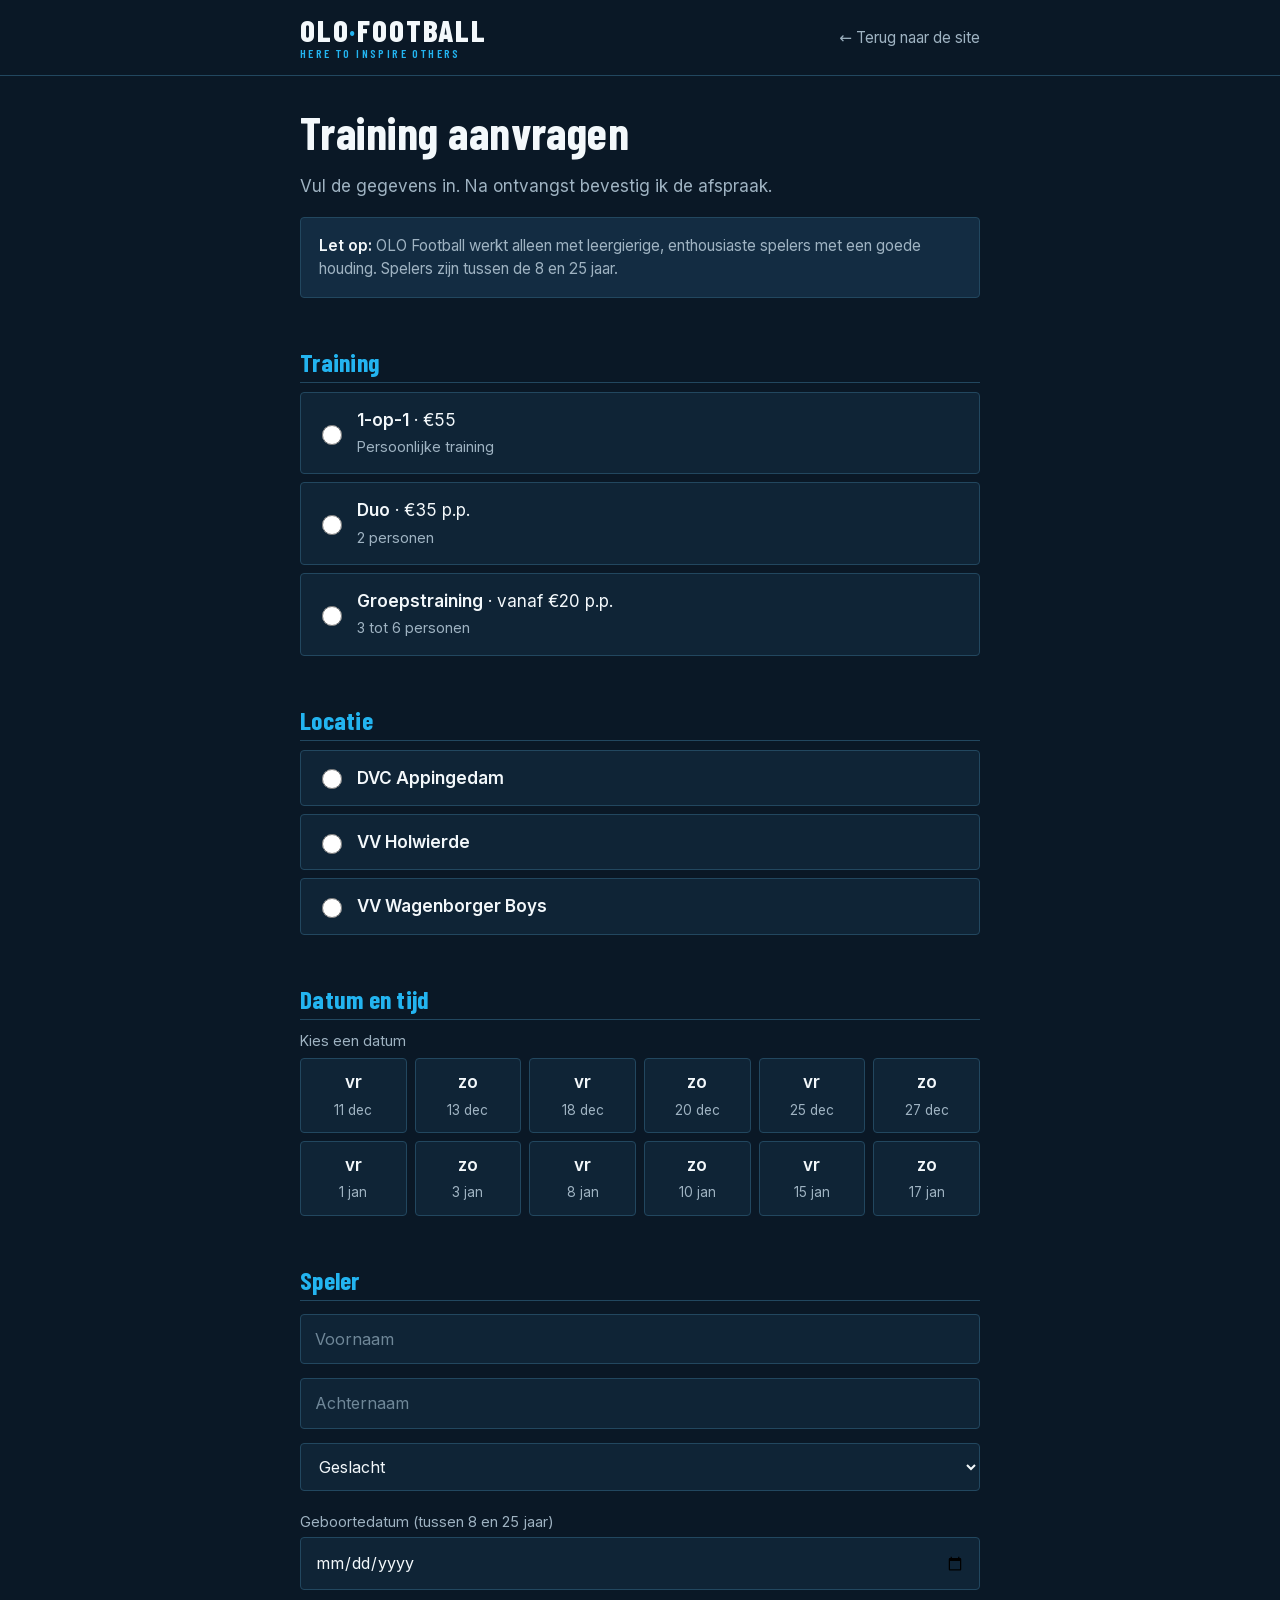
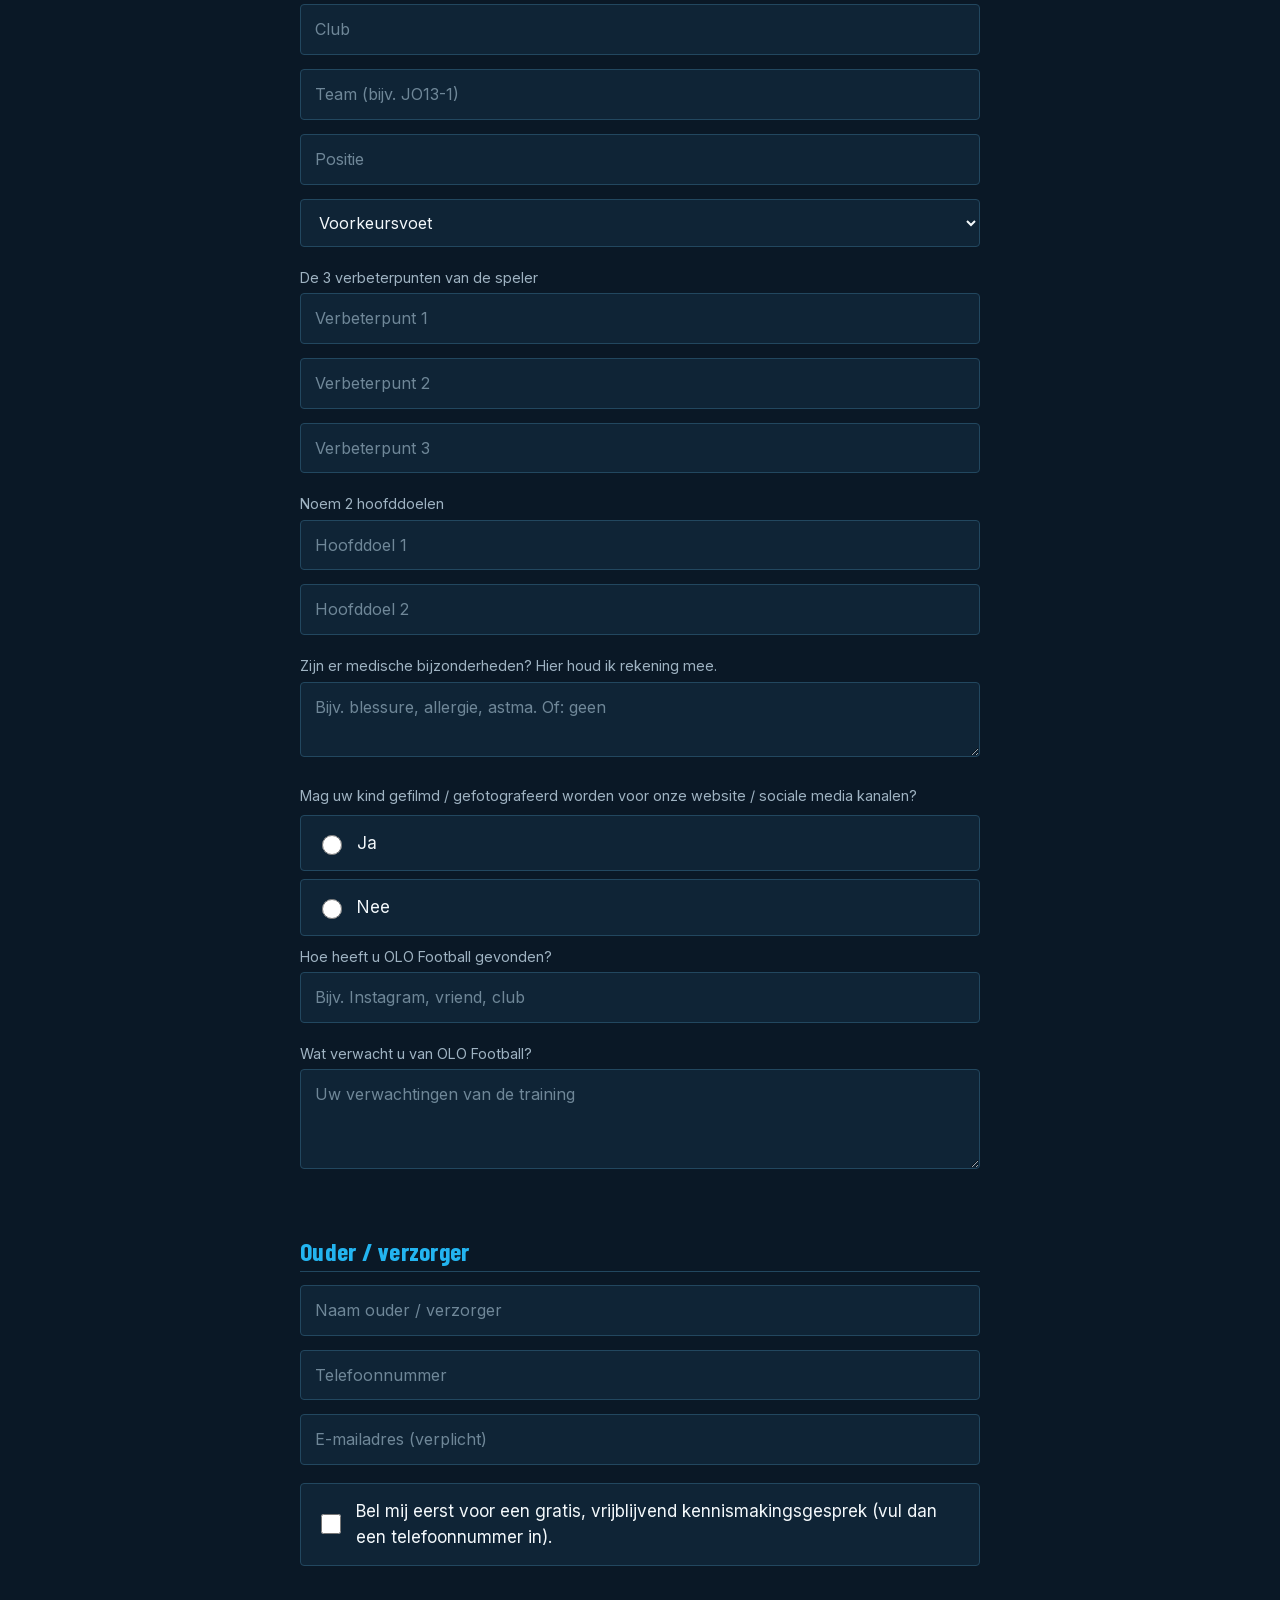
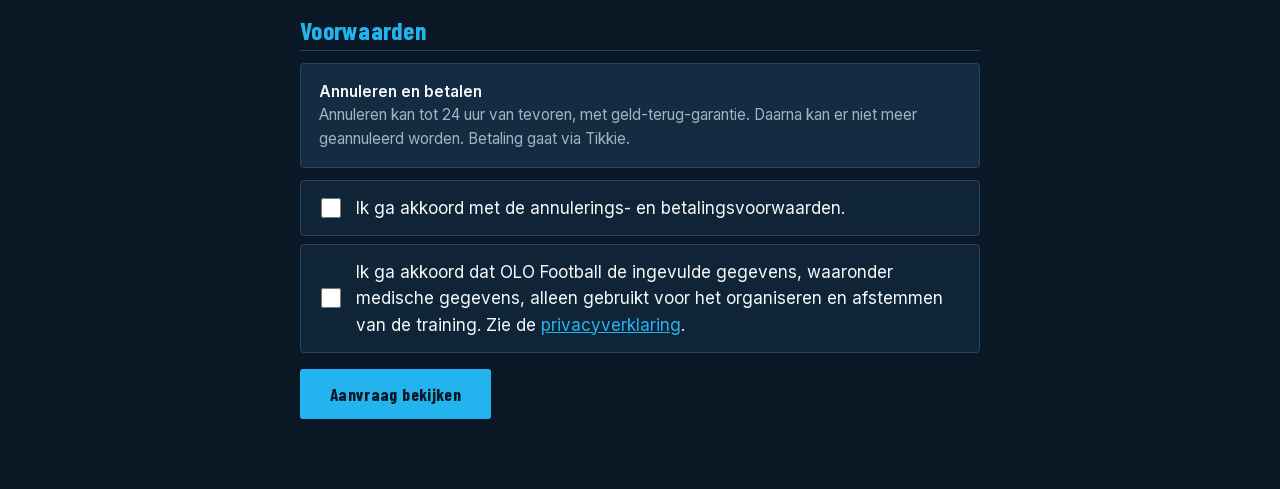
==== aanmelden.html @ 318d9159 "E-mailadres verplicht in aanmeldformulier Co-Authored-By: Claude Sonnet 5.5 <noreply@anthropic.com>" ====
<!DOCTYPE html>
<html lang="nl">
<head>
<meta charset="UTF-8">
<meta name="viewport" content="width=device-width, initial-scale=1.0">
<title>Training aanvragen — OLO Football</title>
<link rel="canonical" href="https://olofootball.nl/aanmelden.html">
<meta name="robots" content="noindex">
<link rel="stylesheet" href="fonts/fonts.css">
<link rel="icon" href="favicon.svg" type="image/svg+xml">
<style>
  :root{
    --navy:#0A1826; --navy-2:#0F2436; --panel:#132C42; --line:#22475F;
    --blue:#23B4F0; --blue-dim:#1690C4; --white:#F3F8FB; --grey:#9FB3C2; --err:#FF8A8A;
  }
  *{box-sizing:border-box;}
  html{scroll-behavior:smooth;overflow-x:hidden;}
  body{margin:0;background:var(--navy);color:var(--white);font-family:'Inter',system-ui,sans-serif;font-size:17px;line-height:1.55;overflow-x:hidden;}
  h1,h2,h3{font-family:'Barlow Condensed',system-ui,sans-serif;font-weight:700;line-height:1.05;letter-spacing:.01em;margin:0 0 .35em;color:var(--white);}
  h1{font-size:clamp(2.1rem,6vw,2.9rem);}
  h2{font-size:1.6rem;color:var(--blue);border-bottom:1px solid var(--line);padding-bottom:6px;margin-top:2em;}
  h3{font-size:1.3rem;margin-top:1.2em;}
  p{margin:0 0 1em;color:var(--grey);}
  a{color:inherit;}
  :focus-visible{outline:3px solid var(--blue);outline-offset:3px;}
  header{background:rgba(10,24,38,.92);border-bottom:1px solid var(--line);}
  header .wrap{display:flex;align-items:center;justify-content:space-between;padding:16px 20px;max-width:720px;margin:0 auto;}
  .brand{display:flex;flex-direction:column;line-height:.95;text-decoration:none;}
  .brand .olo{font-family:'Barlow Condensed';font-weight:800;font-size:1.9rem;letter-spacing:.06em;}
  .brand .olo b{color:var(--blue);}
  .brand .sub{font-family:'Barlow Condensed';font-weight:600;font-size:.75rem;letter-spacing:.2em;color:var(--blue);margin-top:3px;}
  .back{color:var(--grey);text-decoration:none;font-size:.95rem;}
  .back:hover{color:var(--blue);}
  main{max-width:720px;margin:0 auto;padding:32px 20px 64px;}
  .card{background:var(--panel);border:1px solid var(--line);border-radius:4px;padding:16px 18px;margin:12px 0;color:var(--grey);font-size:.95rem;}
  .card b{color:var(--white);}
  .opt{display:flex;gap:12px;align-items:center;padding:14px 16px;border:1px solid var(--line);border-radius:4px;margin:8px 0;cursor:pointer;background:var(--navy-2);}
  .opt:has(input:checked){border-color:var(--blue);background:rgba(35,180,240,.12);}
  .opt .mu{color:var(--grey);font-size:.9rem;}
  .opt b{color:var(--white);}
  input[type=radio],input[type=checkbox]{accent-color:var(--blue);width:20px;height:20px;flex:none;}
  input[type=text],input[type=tel],input[type=email],input[type=date],textarea,select{width:100%;padding:12px 14px;border:1px solid var(--line);border-radius:4px;background:var(--navy-2);color:var(--white);font:inherit;font-size:16px;margin:4px 0 10px;}
  input::placeholder,textarea::placeholder{color:#6F8798;}
  select option{background:var(--navy-2);}
  .fl{display:block;font-size:.9rem;color:var(--grey);margin-top:10px;}
  .grid{display:grid;grid-template-columns:repeat(auto-fill,minmax(92px,1fr));gap:8px;margin:6px 0 10px;}
  .chip{display:block;text-align:center;padding:10px 4px;border:1px solid var(--line);border-radius:4px;cursor:pointer;background:var(--navy-2);}
  .chip b{display:block;color:var(--white);}
  .chip span{font-size:.85rem;color:var(--grey);}
  .hid{position:absolute;opacity:0;pointer-events:none;}
  .hid:checked + .chip{border-color:var(--blue);background:rgba(35,180,240,.15);}
  .hid:focus-visible + .chip{outline:3px solid var(--blue);outline-offset:2px;}
  .player{border-left:3px solid var(--blue);padding-left:16px;margin:18px 0;}
  .err{color:var(--err);font-size:.95rem;margin:10px 0;}
  .btn{display:inline-block;font-family:'Barlow Condensed';font-weight:700;font-size:1.1rem;letter-spacing:.02em;padding:14px 30px;text-decoration:none;border-radius:3px;border:0;cursor:pointer;background:var(--blue);color:var(--navy);margin:6px 8px 6px 0;}
  .btn:hover{background:#3fc4fa;}
  .btn:disabled{opacity:.6;cursor:wait;}
  .btn.alt{background:transparent;color:var(--white);border:1.5px solid var(--line);}
  .btn.alt:hover{border-color:var(--blue);background:transparent;}
  pre{white-space:pre-wrap;word-break:break-word;font:inherit;font-size:.92rem;color:var(--white);margin:0;}
  .ok{border:1px solid var(--blue);background:rgba(35,180,240,.1);padding:18px;border-radius:4px;color:var(--white);}
  #done,#sent,.pl,#cnt,#extras{display:none;}
  .website{position:absolute;left:-9999px;}
</style>
</head>
<body>
<header><div class="wrap">
  <a class="brand" href="index.html"><span class="olo">OLO<b>·</b>FOOTBALL</span><span class="sub">HERE TO INSPIRE OTHERS</span></a>
  <a class="back" href="index.html">← Terug naar de site</a>
</div></header>

<main>
<h1>Training aanvragen</h1>
<p>Vul de gegevens in. Na ontvangst bevestig ik de afspraak.</p>
<div class="card"><b>Let op:</b> OLO Football werkt alleen met leergierige, enthousiaste spelers met een goede houding. Spelers zijn tussen de 8 en 25 jaar.</div>

<div id="form">
<h2>Training</h2>
<label class="opt"><input type="radio" name="type" value="1-op-1 training"><span><b>1-op-1</b> · €55<br><span class="mu">Persoonlijke training</span></span></label>
<label class="opt"><input type="radio" name="type" value="Duotraining"><span><b>Duo</b> · €35 p.p.<br><span class="mu">2 personen</span></span></label>
<label class="opt"><input type="radio" name="type" value="Groepstraining"><span><b>Groepstraining</b> · vanaf €20 p.p.<br><span class="mu">3 tot 6 personen</span></span></label>
<div id="cnt"><span class="fl">Aantal personen</span><div class="grid" id="cntgrid"></div></div>

<h2>Locatie</h2>
<div id="locs"></div>

<h2>Datum en tijd</h2>
<span class="fl">Kies een datum</span>
<div class="grid" id="dates"></div>
<div id="times"></div>

<h2>Speler</h2>
<div id="p1"></div>
<span class="fl">Hoe heeft u OLO Football gevonden?</span>
<input type="text" id="gevonden" placeholder="Bijv. Instagram, vriend, club">
<span class="fl">Wat verwacht u van OLO Football?</span>
<textarea id="verwacht" rows="3" placeholder="Uw verwachtingen van de training"></textarea>

<div id="extras"><h2>Andere speler(s)</h2><p>U kunt hier ook de gegevens invullen van het kind van een andere ouder.</p><div id="pextra"></div></div>

<h2>Ouder / verzorger</h2>
<input type="text" id="ouder" placeholder="Naam ouder / verzorger" autocomplete="name">
<input type="tel" id="tel" placeholder="Telefoonnummer" autocomplete="tel">
<input type="email" id="mail" placeholder="E-mailadres (verplicht)" autocomplete="email" required>
<label class="opt"><input type="checkbox" id="bel"><span>Bel mij eerst voor een gratis, vrijblijvend kennismakingsgesprek (vul dan een telefoonnummer in).</span></label>

<h2>Voorwaarden</h2>
<div class="card"><b>Annuleren en betalen</b><br>Annuleren kan tot 24 uur van tevoren, met geld-terug-garantie. Daarna kan er niet meer geannuleerd worden. Betaling gaat via Tikkie.</div>
<label class="opt"><input type="checkbox" id="ok1"><span>Ik ga akkoord met de annulerings- en betalingsvoorwaarden.</span></label>
<label class="opt"><input type="checkbox" id="ok2"><span>Ik ga akkoord dat OLO Football de ingevulde gegevens, waaronder medische gegevens, alleen gebruikt voor het organiseren en afstemmen van de training. Zie de <a href="privacy.html" target="_blank" rel="noopener" style="color:var(--blue)">privacyverklaring</a>.</span></label>
<div class="website" aria-hidden="true"><label>Website <input type="text" id="website" tabindex="-1" autocomplete="off"></label></div>
<div class="err" id="err" role="alert"></div>
<button class="btn" id="go" type="button">Aanvraag bekijken</button>
</div>

<div id="done">
<h2 style="margin-top:0">Controleer uw aanvraag</h2>
<div class="card"><pre id="sum"></pre></div>
<div class="err" id="senderr" role="alert"></div>
<button class="btn" id="send" type="button">Aanvraag versturen</button>
<button class="btn alt" id="back" type="button">← Aanpassen</button>
<div id="fallback" style="display:none;margin-top:14px;">
  <p>Versturen lukt nu niet. Stuur de aanvraag dan op een andere manier:</p>
  <a class="btn alt" id="wa" target="_blank" rel="noopener">Via WhatsApp</a>
  <a class="btn alt" id="ml" target="_blank" rel="noopener">Via e-mail</a>
  <button class="btn alt" id="cp" type="button">Tekst kopiëren</button>
  <p id="cpm"></p>
</div>
</div>

<div id="sent" class="ok">
  <h2 style="margin-top:0;border:0;">Bedankt!</h2>
  <p style="color:var(--white)">Uw aanvraag is verstuurd. Ik neem zo snel mogelijk contact met u op om de afspraak te bevestigen.</p>
  <a class="btn alt" href="index.html">Terug naar de site</a>
</div>
</main>

<script>
// ====== INSTELLINGEN ======
const CFG={
  bedrijf:"OLO Football",
  whatsapp:"31644802542",
  email:"infoolavoosterhuis@gmail.com",
  // Webadres van het Google Apps Script (zie apps-script/README.md). Leeg = alleen WhatsApp/e-mail.
  endpoint:"https://script.google.com/macros/s/AKfycbxGEM-0hJdK_44sJzuh2N3WhYhIv7Bn8ZvPm7fmI3-jlGoCJsNl62VXDKtW4LwTDxcA/exec",
  locaties:["DVC Appingedam","VV Holwierde","VV Wagenborger Boys"],
  duur:60,    // minuten per training
  weken:6,    // aantal weken vooruit boeken
  // 0=zo 5=vr  -> [eerste start, einde]. Voeg 1-4 toe om andere dagen open te zetten.
  tijden:{5:["12:45","18:45"],0:["07:30","18:30"]},
  vrij:[]     // dagen waarop niet geboekt kan worden, bijv. ["2026-12-25"]
};
// =========================
const $=id=>document.getElementById(id);
const dn=["zo","ma","di","wo","do","vr","za"],mn=["jan","feb","mrt","apr","mei","jun","jul","aug","sep","okt","nov","dec"];
const m2=s=>{const [h,m]=s.split(":").map(Number);return h*60+m};
const t2=n=>String(Math.floor(n/60)).padStart(2,"0")+":"+String(n%60).padStart(2,"0");
const iso=d=>d.getFullYear()+"-"+String(d.getMonth()+1).padStart(2,"0")+"-"+String(d.getDate()).padStart(2,"0");
const eur=n=>"€"+n.toFixed(2).replace(".",",").replace(",00","");
const GR={3:27.5,4:25,5:22.5,6:20};
const val=n=>(document.querySelector(`input[name=${n}]:checked`)||{}).value;
const esc=s=>String(s).replace(/&/g,"&amp;").replace(/</g,"&lt;").replace(/"/g,"&quot;");

// ----- opbouw -----
function playerHtml(k,extra){
  const w=extra?`<h3>Speler ${k}</h3>`:"";
  return `${w}
<input type="text" id="vn${k}" placeholder="Voornaam"><input type="text" id="an${k}" placeholder="Achternaam">
<select id="gesl${k}"><option value="">Geslacht</option><option>Jongen / man</option><option>Meisje / vrouw</option><option>Anders</option></select>
<span class="fl">Geboortedatum (tussen 8 en 25 jaar)</span><input type="date" id="gb${k}">
<input type="text" id="club${k}" placeholder="Club"><input type="text" id="team${k}" placeholder="Team (bijv. JO13-1)"><input type="text" id="pos${k}" placeholder="Positie">
<select id="voet${k}"><option value="">Voorkeursvoet</option><option>Rechts</option><option>Links</option><option>Beide</option></select>
<span class="fl">De 3 verbeterpunten van de speler</span>
<input type="text" id="v1${k}" placeholder="Verbeterpunt 1"><input type="text" id="v2${k}" placeholder="Verbeterpunt 2"><input type="text" id="v3${k}" placeholder="Verbeterpunt 3">
<span class="fl">Noem 2 hoofddoelen</span>
<input type="text" id="d1${k}" placeholder="Hoofddoel 1"><input type="text" id="d2${k}" placeholder="Hoofddoel 2">
<span class="fl">Zijn er medische bijzonderheden? Hier houd ik rekening mee.</span>
<textarea id="med${k}" rows="2" placeholder="Bijv. blessure, allergie, astma. Of: geen"></textarea>
<span class="fl">Mag ${extra?"deze speler":"uw kind"} gefilmd / gefotografeerd worden voor onze website / sociale media kanalen?</span>
<label class="opt"><input type="radio" name="film${k}" value="Ja"> Ja</label><label class="opt"><input type="radio" name="film${k}" value="Nee"> Nee</label>`
  +(extra?`<span class="fl"><b>Ouder / verzorger van speler ${k}</b> (leeg laten als dit dezelfde ouder is als hierboven)</span>
<input type="text" id="ouder${k}" placeholder="Naam ouder / verzorger"><input type="tel" id="tel${k}" placeholder="Telefoonnummer"><input type="email" id="mail${k}" placeholder="E-mailadres">`:"");
}
$("p1").innerHTML=playerHtml(1,false);
for(let k=2;k<=6;k++){const d=document.createElement("div");d.className="player pl";d.id="pl"+k;d.innerHTML=playerHtml(k,true);$("pextra").appendChild(d)}
$("cntgrid").innerHTML=[3,4,5,6].map(n=>`<div><input type="radio" class="hid" name="aantal" id="n${n}" value="${n}"${n===3?" checked":""}><label class="chip" for="n${n}"><b>${n} personen</b><span>${eur(GR[n])} p.p.</span></label></div>`).join("");
$("locs").innerHTML=CFG.locaties.map((l,i)=>`<label class="opt"><input type="radio" name="loc" value="${esc(l)}"><span><b>${esc(l)}</b></span></label>`).join("");

// datums en tijden
const today=new Date();today.setHours(12,0,0,0);
const days=[];
for(let i=1;i<=CFG.weken*7;i++){
  const d=new Date(today);d.setDate(d.getDate()+i);
  const r=CFG.tijden[d.getDay()];
  if(r&&!CFG.vrij.includes(iso(d)))days.push({d,iso:iso(d),r});
}
let bezet={}; // bevestigde tijden per datum, opgehaald uit het Google Sheet van Olav
const vrijeTijden=x=>{
  const [a,b]=x.r;const out=[];
  for(let t=m2(a);t+CFG.duur<=m2(b);t+=CFG.duur)if(!(bezet[x.iso]||[]).includes(t2(t)))out.push(t2(t));
  return out;
};
function showDates(){
  const gekozen=val("dag");
  $("dates").innerHTML=days.map(x=>{const vol=!vrijeTijden(x).length;
    return `<div><input type="radio" class="hid" name="dag" id="d_${x.iso}" value="${x.iso}"${vol?" disabled":""}><label class="chip" for="d_${x.iso}"${vol?' style="opacity:.4"':""}><b>${dn[x.d.getDay()]}</b><span>${x.d.getDate()} ${mn[x.d.getMonth()]}${vol?" (vol)":""}</span></label></div>`}).join("");
  const g=gekozen&&$("d_"+gekozen);if(g&&!g.disabled)g.checked=true;
}
function showTimes(){
  const dag=val("dag");const x=days.find(y=>y.iso===dag);
  if(!x){$("times").innerHTML="";return}
  const gekozen=val("tijd");const out=vrijeTijden(x);
  $("times").innerHTML=`<span class="fl">Kies een starttijd op ${dn[x.d.getDay()]} ${x.d.getDate()} ${mn[x.d.getMonth()]} (training duurt ca. ${CFG.duur} min)</span><div class="grid">`
    +out.map(t=>`<div><input type="radio" class="hid" name="tijd" id="t_${t}" value="${t}"><label class="chip" for="t_${t}"><b>${t}</b></label></div>`).join("")+"</div>";
  const g=gekozen&&$("t_"+gekozen);if(g)g.checked=true;
}
showDates();
// Bevestigde tijden ophalen; lukt dat niet, dan blijven gewoon alle tijden zichtbaar
if(CFG.endpoint)fetch(CFG.endpoint).then(r=>r.json()).then(j=>{if(j&&j.bezet){bezet=j.bezet;showDates();showTimes()}}).catch(()=>{});

const nExtra=()=>{const t=val("type");return t==="Duotraining"?1:t==="Groepstraining"?(+val("aantal")-1):0};
function sync(){
  $("cnt").style.display=val("type")==="Groepstraining"?"block":"none";
  const nx=nExtra();
  $("extras").style.display=nx>0?"block":"none";
  for(let k=2;k<=6;k++)$("pl"+k).style.display=(k<=nx+1)?"block":"none";
}
document.addEventListener("change",e=>{
  if(e.target.name==="dag")showTimes();
  if(e.target.name==="type"||e.target.name==="aantal")sync();
  if(e.target.type==="date")chkAge(e.target);
});
document.addEventListener("input",e=>{if(e.target.type==="date")chkAge(e.target)});
sync();

// leeftijd
const ageOf=v=>{const b=new Date(v+"T12:00:00"),t=new Date();let a=t.getFullYear()-b.getFullYear();if(t.getMonth()<b.getMonth()||(t.getMonth()===b.getMonth()&&t.getDate()<b.getDate()))a--;return a};
const okAge=v=>{if(!v)return false;const a=ageOf(v);return a>=8&&a<=25};
function chkAge(el){
  let m=el.nextElementSibling;
  if(!m||!m.classList.contains("agerr")){m=document.createElement("div");m.className="err agerr";el.after(m)}
  if(!el.value||el.value.length<10){m.textContent="";return}
  const a=ageOf(el.value);
  m.textContent=(a<8||a>25)?"Let op: deze speler is "+(a<0?"nog niet geboren":a+" jaar")+". OLO Football traint alleen spelers van 8 tot en met 25 jaar.":"";
}

// ----- controleren en samenvatting -----
let text="",payload=null;
$("go").onclick=()=>{
  const type=val("type"),loc=val("loc"),dag=val("dag"),tijd=dag?val("tijd"):"";
  const vn=$("vn1").value.trim(),an=$("an1").value.trim(),tel=$("tel").value.trim(),mail=$("mail").value.trim(),ouder=$("ouder").value.trim();
  const fail=m=>{$("err").textContent=m;$("err").scrollIntoView({block:"center"})};
  if(!$("ok1").checked||!$("ok2").checked)return fail("Ga akkoord met de voorwaarden en de privacyverklaring om door te gaan.");
  if(!type||!loc||!val("film1")||!vn||!an||!dag||!tijd||!ouder||!mail)return fail("Kies een training, locatie, datum en tijd, beantwoord de vraag over filmen / fotograferen, en vul de naam van de speler en de ouder/verzorger in, met een e-mailadres (daar sturen we de bevestiging naartoe).");
  if($("bel").checked&&!tel)return fail("Vul een telefoonnummer in als u gebeld wilt worden.");
  if(mail&&!/^\S+@\S+\.\S+$/.test(mail))return fail("Het e-mailadres lijkt niet te kloppen.");
  if(!okAge($("gb1").value))return fail("Vul de geboortedatum van speler 1 in. OLO Football traint spelers van 8 tot en met 25 jaar.");
  const nx=nExtra();
  for(let k=2;k<=nx+1;k++){
    if(!$("vn"+k).value.trim()||!$("an"+k).value.trim()||!val("film"+k)||!okAge($("gb"+k).value))
      return fail("Vul bij elke extra speler de voor- en achternaam en een geboortedatum in (spelers zijn 8 tot en met 25 jaar) en beantwoord de vraag over filmen / fotograferen.");
  }
  $("err").textContent="";

  let prijs;
  if(type==="Groepstraining"){const n=+val("aantal");prijs=`${eur(GR[n])} p.p. (${n} personen)`}
  else if(type==="Duotraining")prijs="€35 p.p. (2 personen)";
  else prijs="€55";
  const x=new Date(dag+"T12:00:00");
  const dat=dn[x.getDay()]+" "+x.getDate()+" "+mn[x.getMonth()]+" "+x.getFullYear()+", "+tijd+" uur";
  const g=id=>$(id).value.trim()||"-";
  const lst=(p,k,n)=>[1,2,3].slice(0,n).map(i=>$(p+i+k).value.trim()).filter(Boolean).map((v,i)=>(i+1)+". "+v).join(" | ")||"-";
  const speler=k=>["SPELER "+k,"Naam: "+g("vn"+k)+" "+g("an"+k),"Geslacht: "+($("gesl"+k).value||"-"),"Geboortedatum: "+g("gb"+k),"Club: "+g("club"+k),"Team: "+g("team"+k),"Positie: "+g("pos"+k),"Voorkeursvoet: "+($("voet"+k).value||"-"),
    "Verbeterpunten: "+lst("v",k,3),"Hoofddoelen: "+lst("d",k,2),"Medische bijzonderheden: "+g("med"+k),"Mag gefilmd / gefotografeerd worden: "+val("film"+k)];
  const lines=["TRAININGSAANVRAAG "+CFG.bedrijf.toUpperCase(),"","TRAINING","Locatie: "+loc,"Soort: "+type,"Prijs: "+prijs,"Datum: "+dat,"",
    ...speler(1),"Gevonden via: "+g("gevonden"),"Verwachting van OLO Football: "+g("verwacht"),""];
  for(let k=2;k<=nx+1;k++){
    lines.push(...speler(k),"Ouder/verzorger: "+($("ouder"+k).value.trim()||"zelfde als speler 1"),"Telefoon: "+($("tel"+k).value.trim()||"-"),"E-mail: "+($("mail"+k).value.trim()||"-"),"");
  }
  lines.push("OUDER / VERZORGER (speler 1)","Naam: "+ouder,"Telefoon: "+(tel||"-"),"E-mail: "+(mail||"-"),
    "Gratis belafspraak gewenst: "+($("bel").checked?"ja":"nee"),"",
    "AKKOORD","Annulerings- en betalingsvoorwaarden (Tikkie): ja","Privacy / gebruik gegevens: ja");
  text=lines.join("\n");
  const subject="Trainingsaanvraag "+vn+" "+an+" – "+dat;
  const sp=k=>({naam:(g("vn"+k)+" "+g("an"+k)).trim(),geboortedatum:g("gb"+k),club:g("club"+k),team:g("team"+k),positie:g("pos"+k),
    voet:$("voet"+k).value||"-",verbeterpunten:lst("v",k,3),hoofddoelen:lst("d",k,2),medisch:g("med"+k),gefilmd:val("film"+k),
    ouder:k===1?ouder:($("ouder"+k).value.trim()||ouder),telefoon:k===1?tel:($("tel"+k).value.trim()||tel),email:k===1?mail:($("mail"+k).value.trim()||mail)});
  const spelers=[];for(let k=1;k<=nx+1;k++)spelers.push(sp(k));
  payload={subject,text,replyTo:mail,training:type,prijs,locatie:loc,datum:dat,dag,tijd,bel:$("bel").checked?"ja":"nee",
    gevonden:g("gevonden"),verwachting:g("verwacht"),spelers};
  $("sum").textContent=text;
  $("wa").href="https://wa.me/"+CFG.whatsapp+"?text="+encodeURIComponent(text);
  $("ml").href="mailto:"+CFG.email+"?subject="+encodeURIComponent(subject)+"&body="+encodeURIComponent(text);
  $("senderr").textContent="";
  $("fallback").style.display=CFG.endpoint?"none":"block";
  if(!CFG.endpoint)$("send").style.display="none";
  $("form").style.display="none";$("done").style.display="block";scrollTo(0,0);
};
$("back").onclick=()=>{$("done").style.display="none";$("form").style.display="block"};

// ----- versturen -----
$("send").onclick=async()=>{
  if($("website").value)return; // spam-val
  const b=$("send");b.disabled=true;b.textContent="Bezig met versturen…";$("senderr").textContent="";
  try{
    // text/plain voorkomt een CORS-preflight; de respons is bij no-cors niet leesbaar
    await fetch(CFG.endpoint,{method:"POST",mode:"no-cors",headers:{"Content-Type":"text/plain;charset=utf-8"},body:JSON.stringify(payload)});
    $("done").style.display="none";$("sent").style.display="block";scrollTo(0,0);
  }catch(e){
    b.disabled=false;b.textContent="Aanvraag versturen";
    $("senderr").textContent="Versturen is niet gelukt. Probeer het opnieuw of stuur de aanvraag via WhatsApp of e-mail.";
    $("fallback").style.display="block";
  }
};
$("cp").onclick=async()=>{try{await navigator.clipboard.writeText(text);$("cpm").textContent="Gekopieerd ✓"}catch(e){$("cpm").textContent="Selecteer de tekst hierboven en kopieer hem handmatig."}};
</script>
</body>
</html>
---- fonts/fonts.css ----
/* Lettertypen lokaal gehost: Barlow Condensed en Inter (SIL Open Font License) */
/* latin-ext */
@font-face {
  font-family: 'Barlow Condensed';
  font-style: normal;
  font-weight: 500;
  font-display: swap;
  src: url(barlow-condensed-500-latin-ext.woff2) format('woff2');
  unicode-range: U+0100-02BA, U+02BD-02C5, U+02C7-02CC, U+02CE-02D7, U+02DD-02FF, U+0304, U+0308, U+0329, U+1D00-1DBF, U+1E00-1E9F, U+1EF2-1EFF, U+2020, U+20A0-20AB, U+20AD-20C0, U+2113, U+2C60-2C7F, U+A720-A7FF;
}
/* latin */
@font-face {
  font-family: 'Barlow Condensed';
  font-style: normal;
  font-weight: 500;
  font-display: swap;
  src: url(barlow-condensed-500-latin.woff2) format('woff2');
  unicode-range: U+0000-00FF, U+0131, U+0152-0153, U+02BB-02BC, U+02C6, U+02DA, U+02DC, U+0304, U+0308, U+0329, U+2000-206F, U+20AC, U+2122, U+2191, U+2193, U+2212, U+2215, U+FEFF, U+FFFD;
}
/* latin-ext */
@font-face {
  font-family: 'Barlow Condensed';
  font-style: normal;
  font-weight: 600;
  font-display: swap;
  src: url(barlow-condensed-600-latin-ext.woff2) format('woff2');
  unicode-range: U+0100-02BA, U+02BD-02C5, U+02C7-02CC, U+02CE-02D7, U+02DD-02FF, U+0304, U+0308, U+0329, U+1D00-1DBF, U+1E00-1E9F, U+1EF2-1EFF, U+2020, U+20A0-20AB, U+20AD-20C0, U+2113, U+2C60-2C7F, U+A720-A7FF;
}
/* latin */
@font-face {
  font-family: 'Barlow Condensed';
  font-style: normal;
  font-weight: 600;
  font-display: swap;
  src: url(barlow-condensed-600-latin.woff2) format('woff2');
  unicode-range: U+0000-00FF, U+0131, U+0152-0153, U+02BB-02BC, U+02C6, U+02DA, U+02DC, U+0304, U+0308, U+0329, U+2000-206F, U+20AC, U+2122, U+2191, U+2193, U+2212, U+2215, U+FEFF, U+FFFD;
}
/* latin-ext */
@font-face {
  font-family: 'Barlow Condensed';
  font-style: normal;
  font-weight: 700;
  font-display: swap;
  src: url(barlow-condensed-700-latin-ext.woff2) format('woff2');
  unicode-range: U+0100-02BA, U+02BD-02C5, U+02C7-02CC, U+02CE-02D7, U+02DD-02FF, U+0304, U+0308, U+0329, U+1D00-1DBF, U+1E00-1E9F, U+1EF2-1EFF, U+2020, U+20A0-20AB, U+20AD-20C0, U+2113, U+2C60-2C7F, U+A720-A7FF;
}
/* latin */
@font-face {
  font-family: 'Barlow Condensed';
  font-style: normal;
  font-weight: 700;
  font-display: swap;
  src: url(barlow-condensed-700-latin.woff2) format('woff2');
  unicode-range: U+0000-00FF, U+0131, U+0152-0153, U+02BB-02BC, U+02C6, U+02DA, U+02DC, U+0304, U+0308, U+0329, U+2000-206F, U+20AC, U+2122, U+2191, U+2193, U+2212, U+2215, U+FEFF, U+FFFD;
}
/* latin-ext */
@font-face {
  font-family: 'Barlow Condensed';
  font-style: normal;
  font-weight: 800;
  font-display: swap;
  src: url(barlow-condensed-800-latin-ext.woff2) format('woff2');
  unicode-range: U+0100-02BA, U+02BD-02C5, U+02C7-02CC, U+02CE-02D7, U+02DD-02FF, U+0304, U+0308, U+0329, U+1D00-1DBF, U+1E00-1E9F, U+1EF2-1EFF, U+2020, U+20A0-20AB, U+20AD-20C0, U+2113, U+2C60-2C7F, U+A720-A7FF;
}
/* latin */
@font-face {
  font-family: 'Barlow Condensed';
  font-style: normal;
  font-weight: 800;
  font-display: swap;
  src: url(barlow-condensed-800-latin.woff2) format('woff2');
  unicode-range: U+0000-00FF, U+0131, U+0152-0153, U+02BB-02BC, U+02C6, U+02DA, U+02DC, U+0304, U+0308, U+0329, U+2000-206F, U+20AC, U+2122, U+2191, U+2193, U+2212, U+2215, U+FEFF, U+FFFD;
}
/* latin-ext */
@font-face {
  font-family: 'Inter';
  font-style: normal;
  font-weight: 400;
  font-display: swap;
  src: url(inter-latin-ext.woff2) format('woff2');
  unicode-range: U+0100-02BA, U+02BD-02C5, U+02C7-02CC, U+02CE-02D7, U+02DD-02FF, U+0304, U+0308, U+0329, U+1D00-1DBF, U+1E00-1E9F, U+1EF2-1EFF, U+2020, U+20A0-20AB, U+20AD-20C0, U+2113, U+2C60-2C7F, U+A720-A7FF;
}
/* latin */
@font-face {
  font-family: 'Inter';
  font-style: normal;
  font-weight: 400;
  font-display: swap;
  src: url(inter-latin.woff2) format('woff2');
  unicode-range: U+0000-00FF, U+0131, U+0152-0153, U+02BB-02BC, U+02C6, U+02DA, U+02DC, U+0304, U+0308, U+0329, U+2000-206F, U+20AC, U+2122, U+2191, U+2193, U+2212, U+2215, U+FEFF, U+FFFD;
}
/* latin-ext */
@font-face {
  font-family: 'Inter';
  font-style: normal;
  font-weight: 500;
  font-display: swap;
  src: url(inter-latin-ext.woff2) format('woff2');
  unicode-range: U+0100-02BA, U+02BD-02C5, U+02C7-02CC, U+02CE-02D7, U+02DD-02FF, U+0304, U+0308, U+0329, U+1D00-1DBF, U+1E00-1E9F, U+1EF2-1EFF, U+2020, U+20A0-20AB, U+20AD-20C0, U+2113, U+2C60-2C7F, U+A720-A7FF;
}
/* latin */
@font-face {
  font-family: 'Inter';
  font-style: normal;
  font-weight: 500;
  font-display: swap;
  src: url(inter-latin.woff2) format('woff2');
  unicode-range: U+0000-00FF, U+0131, U+0152-0153, U+02BB-02BC, U+02C6, U+02DA, U+02DC, U+0304, U+0308, U+0329, U+2000-206F, U+20AC, U+2122, U+2191, U+2193, U+2212, U+2215, U+FEFF, U+FFFD;
}
/* latin-ext */
@font-face {
  font-family: 'Inter';
  font-style: normal;
  font-weight: 600;
  font-display: swap;
  src: url(inter-latin-ext.woff2) format('woff2');
  unicode-range: U+0100-02BA, U+02BD-02C5, U+02C7-02CC, U+02CE-02D7, U+02DD-02FF, U+0304, U+0308, U+0329, U+1D00-1DBF, U+1E00-1E9F, U+1EF2-1EFF, U+2020, U+20A0-20AB, U+20AD-20C0, U+2113, U+2C60-2C7F, U+A720-A7FF;
}
/* latin */
@font-face {
  font-family: 'Inter';
  font-style: normal;
  font-weight: 600;
  font-display: swap;
  src: url(inter-latin.woff2) format('woff2');
  unicode-range: U+0000-00FF, U+0131, U+0152-0153, U+02BB-02BC, U+02C6, U+02DA, U+02DC, U+0304, U+0308, U+0329, U+2000-206F, U+20AC, U+2122, U+2191, U+2193, U+2212, U+2215, U+FEFF, U+FFFD;
}
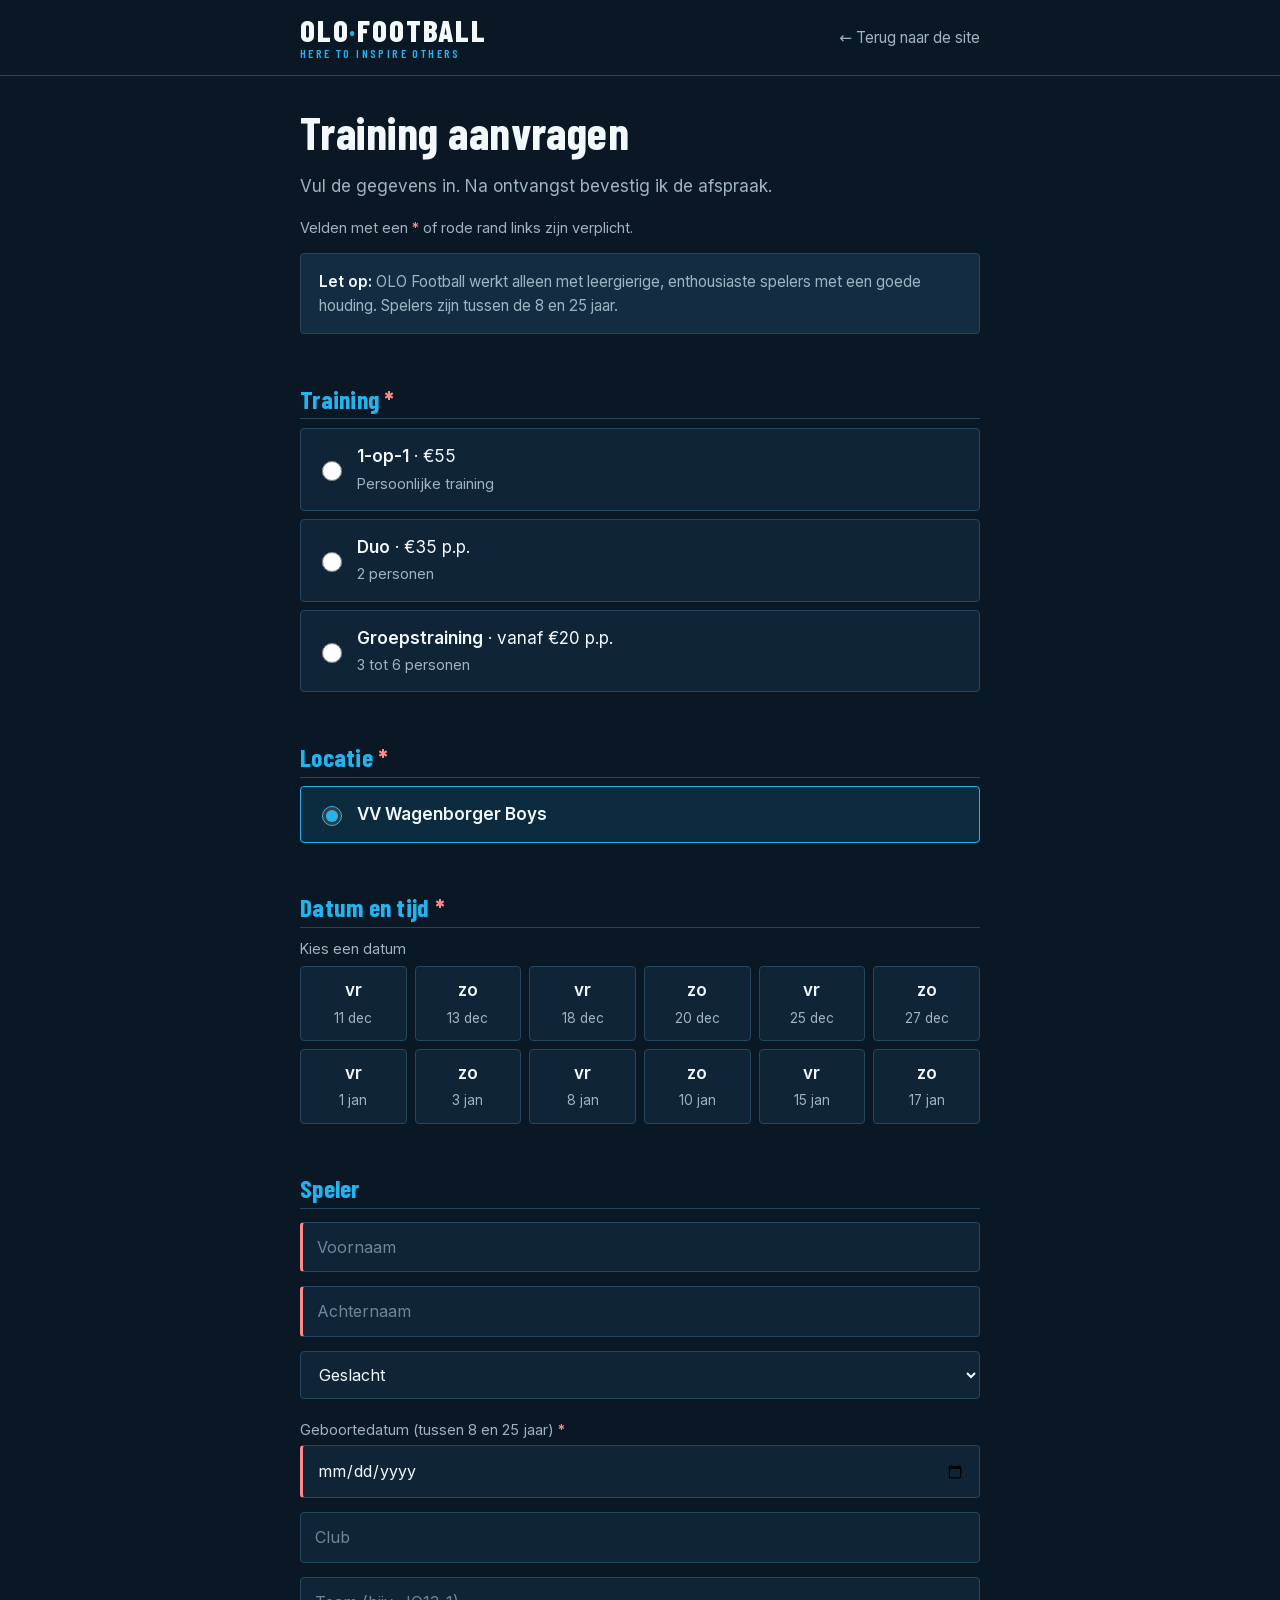
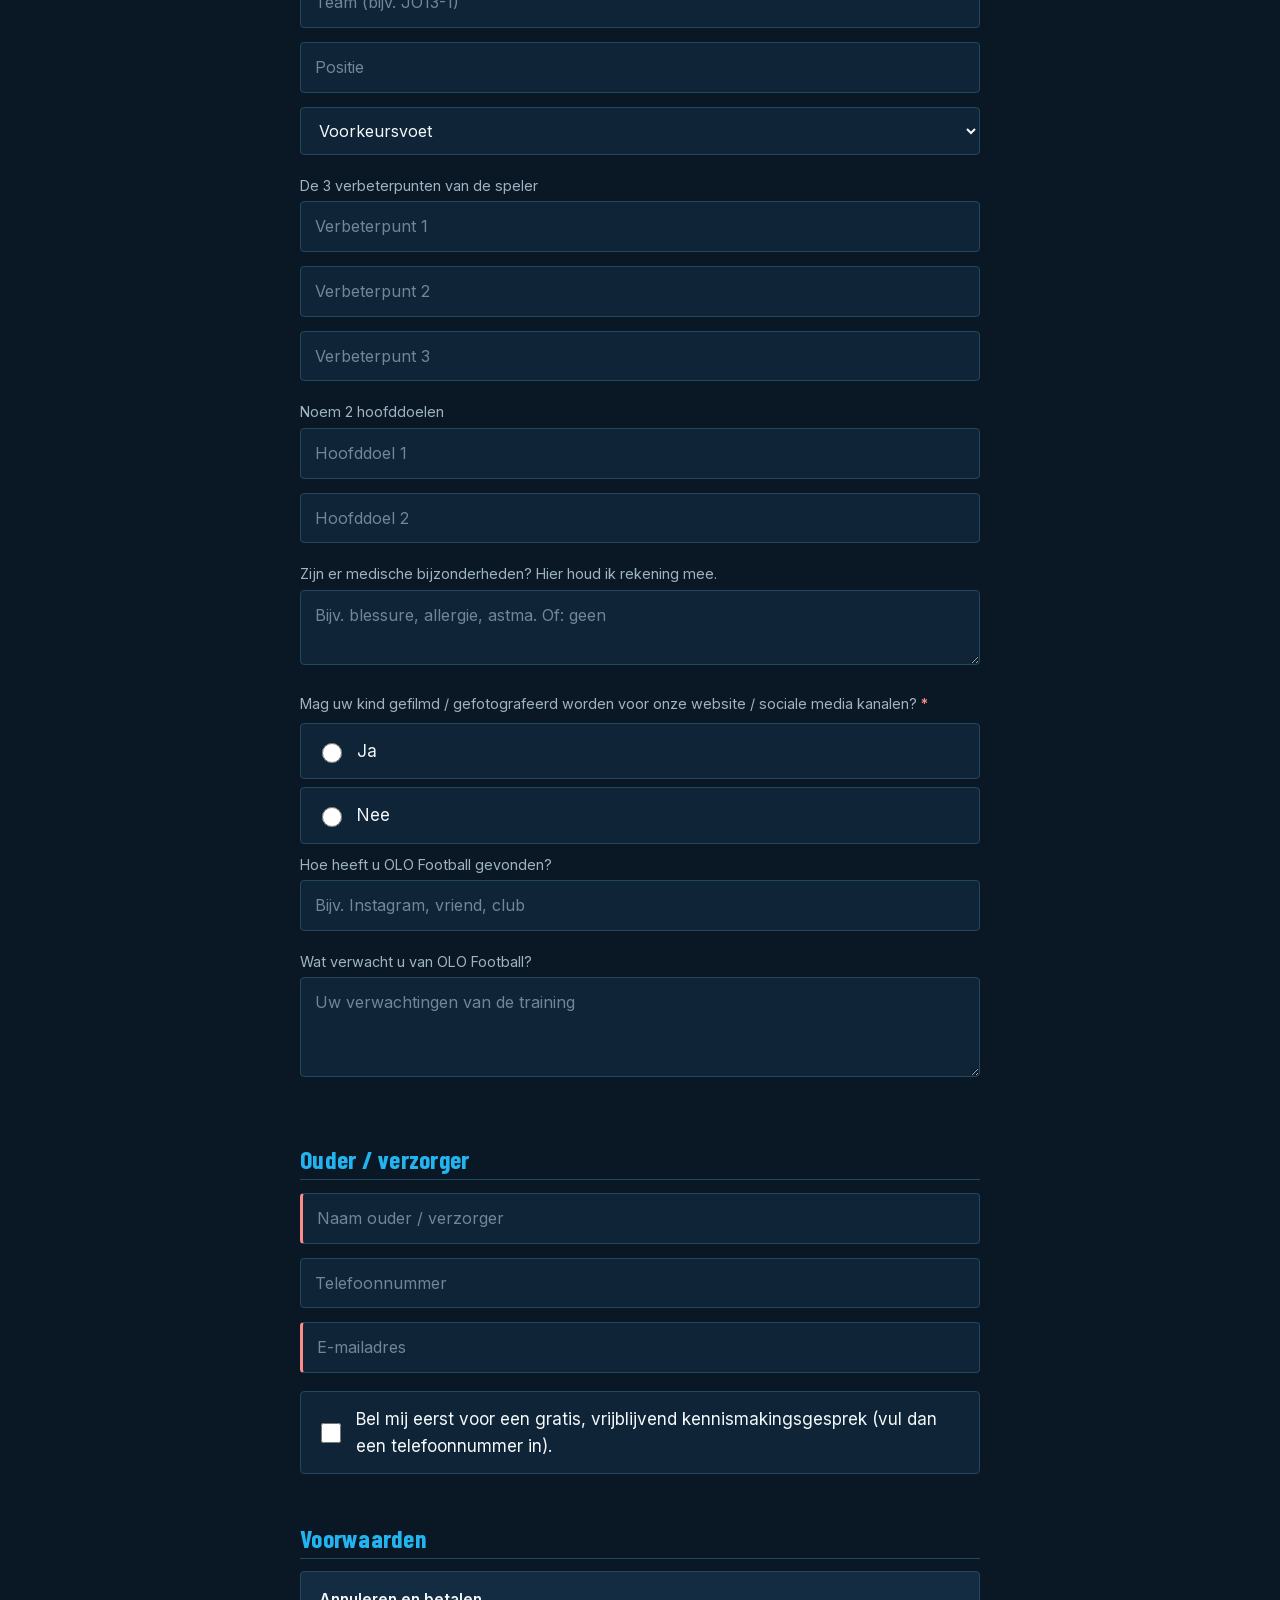
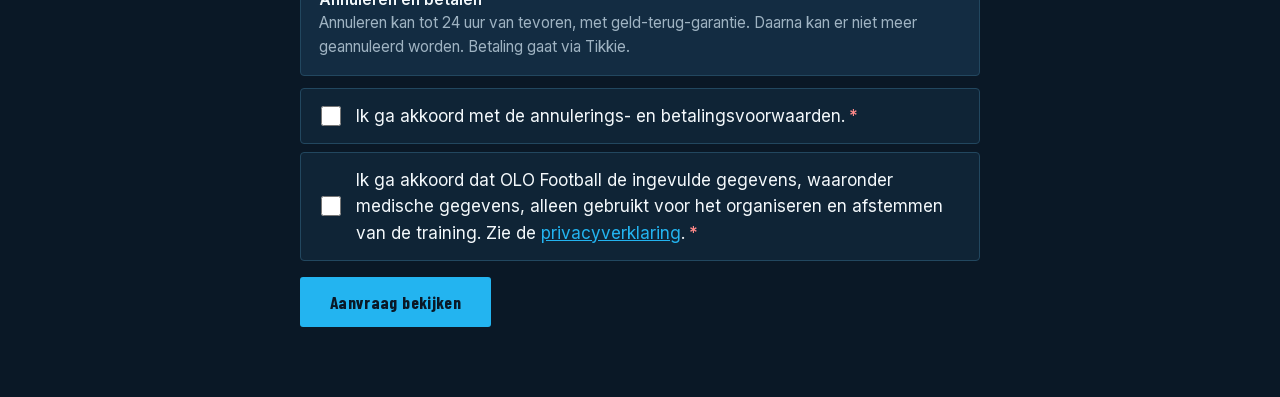
==== commit 13a61c4a: "Verplichte velden duidelijk gemarkeerd; alleen locatie VV Wagenborger Boys Co-Authored-By: Claude So" ====
--- a/aanmelden.html
+++ b/aanmelden.html
@@ -60,6 +60,10 @@
   pre{white-space:pre-wrap;word-break:break-word;font:inherit;font-size:.92rem;color:var(--white);margin:0;}
   .ok{border:1px solid var(--blue);background:rgba(35,180,240,.1);padding:18px;border-radius:4px;color:var(--white);}
   #done,#sent,.pl,#cnt,#extras{display:none;}
+  .req{border-left:3px solid var(--err) !important;}
+  .rq::after{content:" *";color:var(--err);font-weight:700;}
+  .bad{outline:2px solid var(--err);outline-offset:2px;border-radius:4px;}
+  .reqnote{font-size:.9rem;color:var(--grey);}.reqnote b{color:var(--err);}
   .website{position:absolute;left:-9999px;}
 </style>
 </head>
@@ -72,19 +76,20 @@
 <main>
 <h1>Training aanvragen</h1>
 <p>Vul de gegevens in. Na ontvangst bevestig ik de afspraak.</p>
+<p class="reqnote">Velden met een <b>*</b> of rode rand links zijn verplicht.</p>
 <div class="card"><b>Let op:</b> OLO Football werkt alleen met leergierige, enthousiaste spelers met een goede houding. Spelers zijn tussen de 8 en 25 jaar.</div>
 
 <div id="form">
-<h2>Training</h2>
-<label class="opt"><input type="radio" name="type" value="1-op-1 training"><span><b>1-op-1</b> · €55<br><span class="mu">Persoonlijke training</span></span></label>
+<h2 class="rq">Training</h2>
+<div id="types"><label class="opt"><input type="radio" name="type" value="1-op-1 training"><span><b>1-op-1</b> · €55<br><span class="mu">Persoonlijke training</span></span></label>
 <label class="opt"><input type="radio" name="type" value="Duotraining"><span><b>Duo</b> · €35 p.p.<br><span class="mu">2 personen</span></span></label>
-<label class="opt"><input type="radio" name="type" value="Groepstraining"><span><b>Groepstraining</b> · vanaf €20 p.p.<br><span class="mu">3 tot 6 personen</span></span></label>
+<label class="opt"><input type="radio" name="type" value="Groepstraining"><span><b>Groepstraining</b> · vanaf €20 p.p.<br><span class="mu">3 tot 6 personen</span></span></label></div>
 <div id="cnt"><span class="fl">Aantal personen</span><div class="grid" id="cntgrid"></div></div>
 
-<h2>Locatie</h2>
+<h2 class="rq">Locatie</h2>
 <div id="locs"></div>
 
-<h2>Datum en tijd</h2>
+<h2 class="rq">Datum en tijd</h2>
 <span class="fl">Kies een datum</span>
 <div class="grid" id="dates"></div>
 <div id="times"></div>
@@ -99,15 +104,15 @@
 <div id="extras"><h2>Andere speler(s)</h2><p>U kunt hier ook de gegevens invullen van het kind van een andere ouder.</p><div id="pextra"></div></div>
 
 <h2>Ouder / verzorger</h2>
-<input type="text" id="ouder" placeholder="Naam ouder / verzorger" autocomplete="name">
+<input type="text" id="ouder" class="req" placeholder="Naam ouder / verzorger" autocomplete="name">
 <input type="tel" id="tel" placeholder="Telefoonnummer" autocomplete="tel">
-<input type="email" id="mail" placeholder="E-mailadres (verplicht)" autocomplete="email" required>
+<input type="email" id="mail" class="req" placeholder="E-mailadres" autocomplete="email">
 <label class="opt"><input type="checkbox" id="bel"><span>Bel mij eerst voor een gratis, vrijblijvend kennismakingsgesprek (vul dan een telefoonnummer in).</span></label>
 
 <h2>Voorwaarden</h2>
 <div class="card"><b>Annuleren en betalen</b><br>Annuleren kan tot 24 uur van tevoren, met geld-terug-garantie. Daarna kan er niet meer geannuleerd worden. Betaling gaat via Tikkie.</div>
-<label class="opt"><input type="checkbox" id="ok1"><span>Ik ga akkoord met de annulerings- en betalingsvoorwaarden.</span></label>
-<label class="opt"><input type="checkbox" id="ok2"><span>Ik ga akkoord dat OLO Football de ingevulde gegevens, waaronder medische gegevens, alleen gebruikt voor het organiseren en afstemmen van de training. Zie de <a href="privacy.html" target="_blank" rel="noopener" style="color:var(--blue)">privacyverklaring</a>.</span></label>
+<label class="opt"><input type="checkbox" id="ok1"><span class="rq">Ik ga akkoord met de annulerings- en betalingsvoorwaarden.</span></label>
+<label class="opt"><input type="checkbox" id="ok2"><span class="rq">Ik ga akkoord dat OLO Football de ingevulde gegevens, waaronder medische gegevens, alleen gebruikt voor het organiseren en afstemmen van de training. Zie de <a href="privacy.html" target="_blank" rel="noopener" style="color:var(--blue)">privacyverklaring</a>.</span></label>
 <div class="website" aria-hidden="true"><label>Website <input type="text" id="website" tabindex="-1" autocomplete="off"></label></div>
 <div class="err" id="err" role="alert"></div>
 <button class="btn" id="go" type="button">Aanvraag bekijken</button>
@@ -143,7 +148,7 @@
   email:"infoolavoosterhuis@gmail.com",
   // Webadres van het Google Apps Script (zie apps-script/README.md). Leeg = alleen WhatsApp/e-mail.
   endpoint:"https://script.google.com/macros/s/AKfycbxGEM-0hJdK_44sJzuh2N3WhYhIv7Bn8ZvPm7fmI3-jlGoCJsNl62VXDKtW4LwTDxcA/exec",
-  locaties:["DVC Appingedam","VV Holwierde","VV Wagenborger Boys"],
+  locaties:["VV Wagenborger Boys"], // eerder ook: "DVC Appingedam", "VV Holwierde"
   duur:60,    // minuten per training
   weken:6,    // aantal weken vooruit boeken
   // 0=zo 5=vr  -> [eerste start, einde]. Voeg 1-4 toe om andere dagen open te zetten.
@@ -165,9 +170,9 @@
 function playerHtml(k,extra){
   const w=extra?`<h3>Speler ${k}</h3>`:"";
   return `${w}
-<input type="text" id="vn${k}" placeholder="Voornaam"><input type="text" id="an${k}" placeholder="Achternaam">
+<input type="text" id="vn${k}" class="req" placeholder="Voornaam"><input type="text" id="an${k}" class="req" placeholder="Achternaam">
 <select id="gesl${k}"><option value="">Geslacht</option><option>Jongen / man</option><option>Meisje / vrouw</option><option>Anders</option></select>
-<span class="fl">Geboortedatum (tussen 8 en 25 jaar)</span><input type="date" id="gb${k}">
+<span class="fl rq">Geboortedatum (tussen 8 en 25 jaar)</span><input type="date" id="gb${k}" class="req">
 <input type="text" id="club${k}" placeholder="Club"><input type="text" id="team${k}" placeholder="Team (bijv. JO13-1)"><input type="text" id="pos${k}" placeholder="Positie">
 <select id="voet${k}"><option value="">Voorkeursvoet</option><option>Rechts</option><option>Links</option><option>Beide</option></select>
 <span class="fl">De 3 verbeterpunten van de speler</span>
@@ -176,7 +181,7 @@
 <input type="text" id="d1${k}" placeholder="Hoofddoel 1"><input type="text" id="d2${k}" placeholder="Hoofddoel 2">
 <span class="fl">Zijn er medische bijzonderheden? Hier houd ik rekening mee.</span>
 <textarea id="med${k}" rows="2" placeholder="Bijv. blessure, allergie, astma. Of: geen"></textarea>
-<span class="fl">Mag ${extra?"deze speler":"uw kind"} gefilmd / gefotografeerd worden voor onze website / sociale media kanalen?</span>
+<span class="fl rq">Mag ${extra?"deze speler":"uw kind"} gefilmd / gefotografeerd worden voor onze website / sociale media kanalen?</span>
 <label class="opt"><input type="radio" name="film${k}" value="Ja"> Ja</label><label class="opt"><input type="radio" name="film${k}" value="Nee"> Nee</label>`
   +(extra?`<span class="fl"><b>Ouder / verzorger van speler ${k}</b> (leeg laten als dit dezelfde ouder is als hierboven)</span>
 <input type="text" id="ouder${k}" placeholder="Naam ouder / verzorger"><input type="tel" id="tel${k}" placeholder="Telefoonnummer"><input type="email" id="mail${k}" placeholder="E-mailadres">`:"");
@@ -184,7 +189,7 @@
 $("p1").innerHTML=playerHtml(1,false);
 for(let k=2;k<=6;k++){const d=document.createElement("div");d.className="player pl";d.id="pl"+k;d.innerHTML=playerHtml(k,true);$("pextra").appendChild(d)}
 $("cntgrid").innerHTML=[3,4,5,6].map(n=>`<div><input type="radio" class="hid" name="aantal" id="n${n}" value="${n}"${n===3?" checked":""}><label class="chip" for="n${n}"><b>${n} personen</b><span>${eur(GR[n])} p.p.</span></label></div>`).join("");
-$("locs").innerHTML=CFG.locaties.map((l,i)=>`<label class="opt"><input type="radio" name="loc" value="${esc(l)}"><span><b>${esc(l)}</b></span></label>`).join("");
+$("locs").innerHTML=CFG.locaties.map((l,i)=>`<label class="opt"><input type="radio" name="loc" value="${esc(l)}"${CFG.locaties.length===1?" checked":""}><span><b>${esc(l)}</b></span></label>`).join("");
 
 // datums en tijden
 const today=new Date();today.setHours(12,0,0,0);
@@ -230,7 +235,8 @@
   if(e.target.name==="type"||e.target.name==="aantal")sync();
   if(e.target.type==="date")chkAge(e.target);
 });
-document.addEventListener("input",e=>{if(e.target.type==="date")chkAge(e.target)});
+document.addEventListener("input",e=>{if(e.target.type==="date")chkAge(e.target);e.target.classList&&e.target.classList.remove("bad")});
+document.addEventListener("change",e=>{const b=e.target.closest&&e.target.closest(".bad");b&&b.classList.remove("bad")});
 sync();
 
 // leeftijd
@@ -249,7 +255,19 @@
 $("go").onclick=()=>{
   const type=val("type"),loc=val("loc"),dag=val("dag"),tijd=dag?val("tijd"):"";
   const vn=$("vn1").value.trim(),an=$("an1").value.trim(),tel=$("tel").value.trim(),mail=$("mail").value.trim(),ouder=$("ouder").value.trim();
-  const fail=m=>{$("err").textContent=m;$("err").scrollIntoView({block:"center"})};
+  const fail=m=>{$("err").textContent=m};
+  document.querySelectorAll(".bad").forEach(e=>e.classList.remove("bad"));
+  const bad=el=>el&&el.classList.add("bad");
+  if(!type)bad($("types"));if(!loc)bad($("locs"));if(!dag)bad($("dates"));else if(!tijd)bad($("times"));
+  if(!$("ok1").checked)bad($("ok1").closest(".opt"));if(!$("ok2").checked)bad($("ok2").closest(".opt"));
+  [["ouder",!ouder],["mail",!mail||!/^\S+@\S+\.\S+$/.test(mail)]].forEach(([id,x])=>x&&bad($(id)));
+  for(let k=1;k<=1+nExtra();k++){
+    ["vn","an"].forEach(p=>!$(p+k).value.trim()&&bad($(p+k)));
+    if(!okAge($("gb"+k).value))bad($("gb"+k));
+    if(!val("film"+k))document.querySelectorAll(`input[name=film${k}]`).forEach(r=>bad(r.closest(".opt")));
+  }
+  if($("bel").checked&&!tel)bad($("tel"));
+  const eerste=document.querySelector(".bad");if(eerste)setTimeout(()=>eerste.scrollIntoView({block:"center"}),0);
   if(!$("ok1").checked||!$("ok2").checked)return fail("Ga akkoord met de voorwaarden en de privacyverklaring om door te gaan.");
   if(!type||!loc||!val("film1")||!vn||!an||!dag||!tijd||!ouder||!mail)return fail("Kies een training, locatie, datum en tijd, beantwoord de vraag over filmen / fotograferen, en vul de naam van de speler en de ouder/verzorger in, met een e-mailadres (daar sturen we de bevestiging naartoe).");
   if($("bel").checked&&!tel)return fail("Vul een telefoonnummer in als u gebeld wilt worden.");
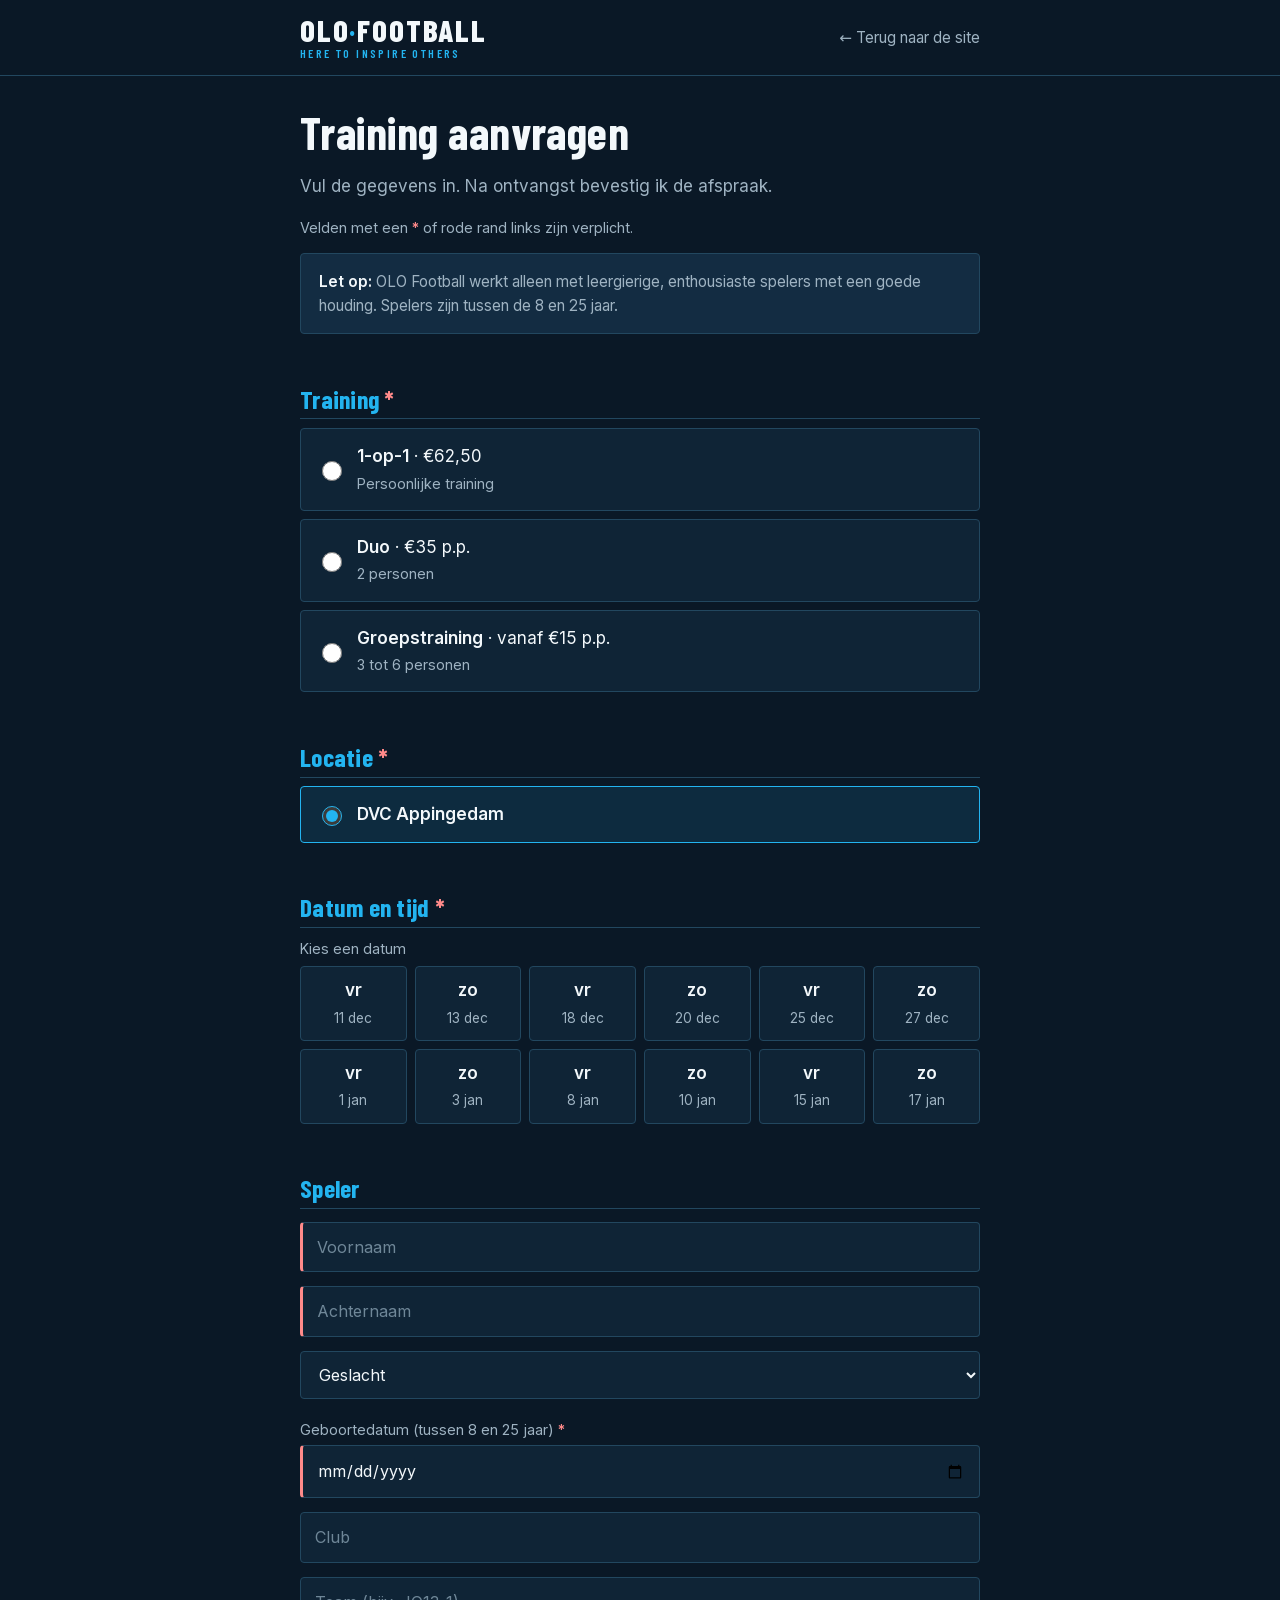
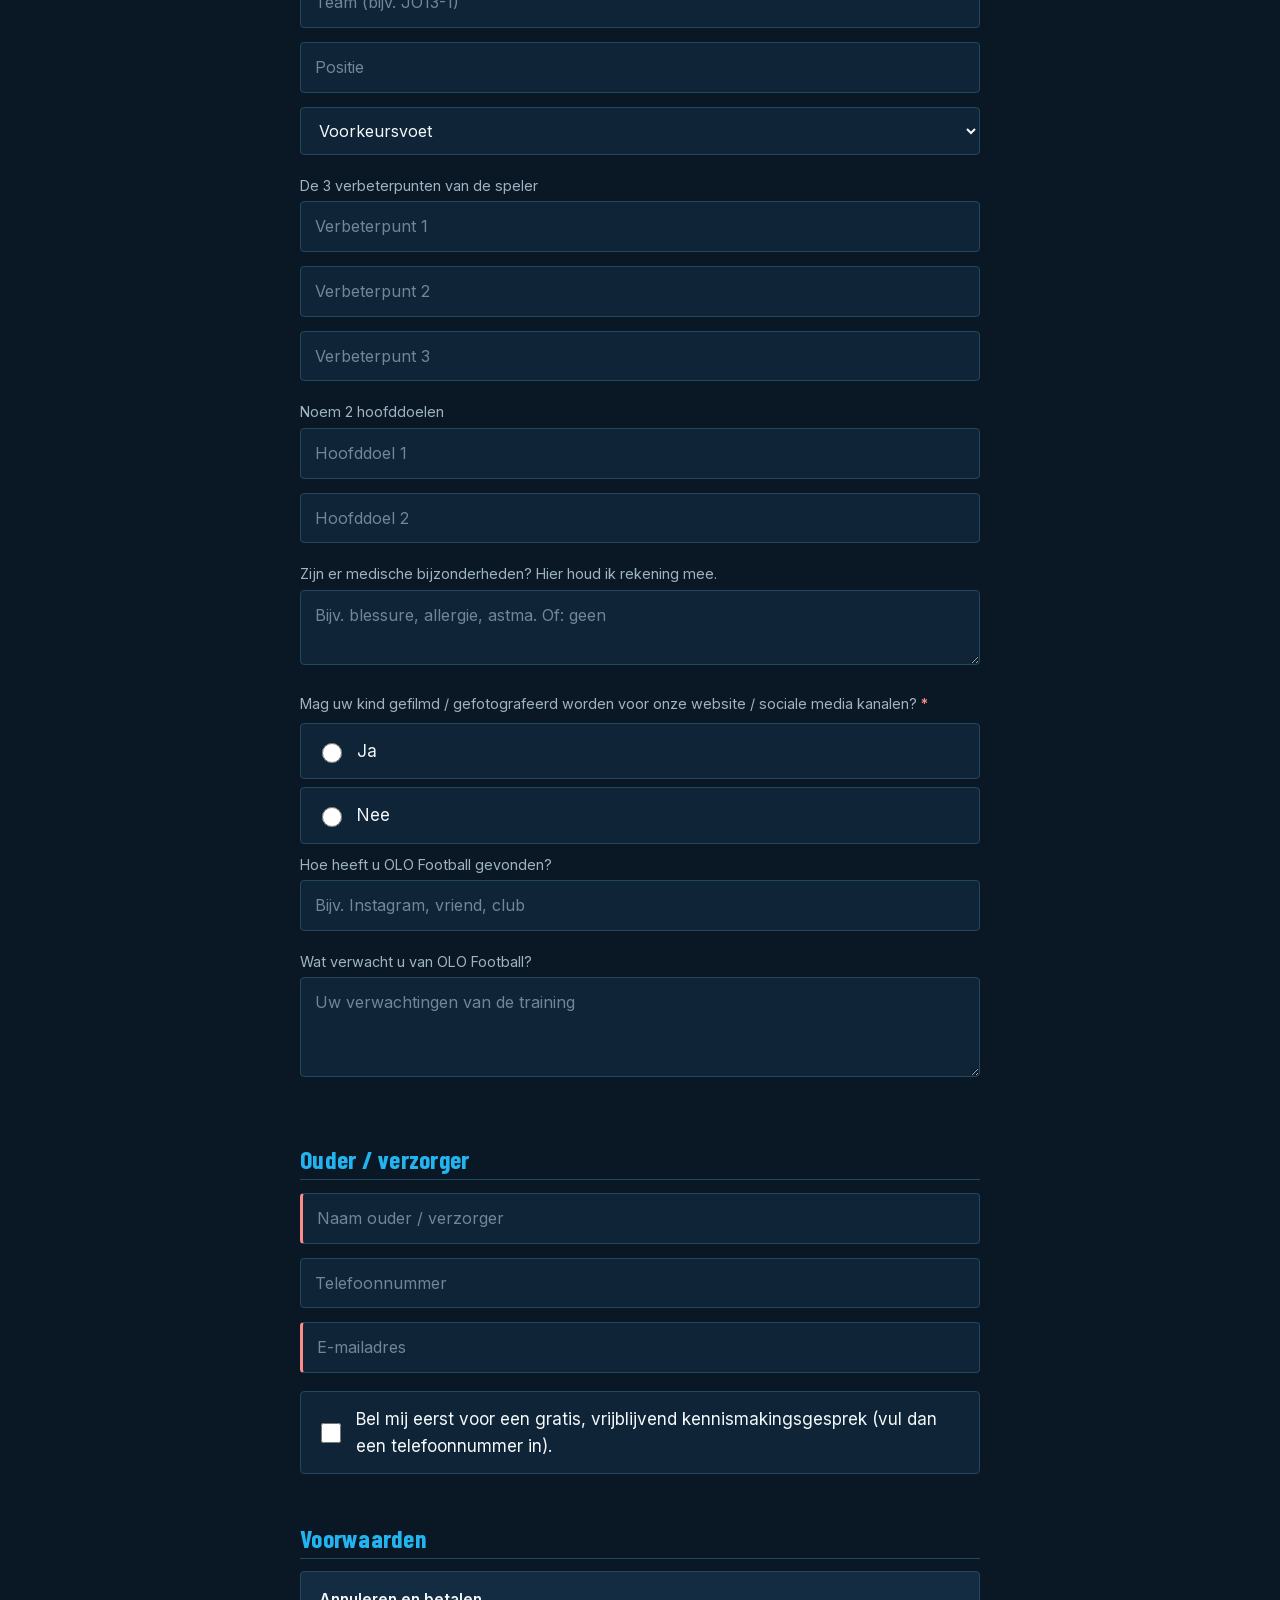
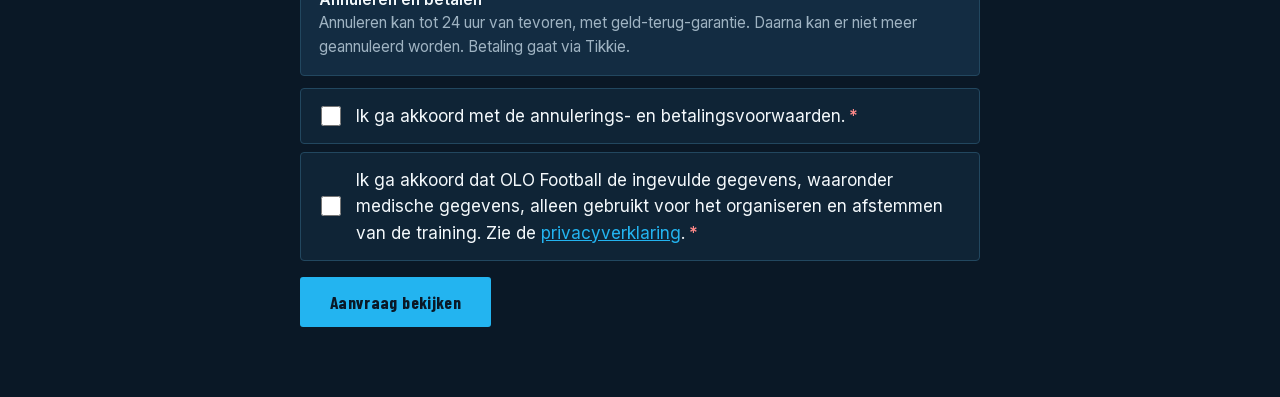
==== commit 2e156a40: "Locatie DVC Appingedam (vr en zo) en nieuwe prijzen Co-Authored-By: Claude Sonnet 5.5 <noreply@anthr" ====
--- a/aanmelden.html
+++ b/aanmelden.html
@@ -81,9 +81,9 @@
 
 <div id="form">
 <h2 class="rq">Training</h2>
-<div id="types"><label class="opt"><input type="radio" name="type" value="1-op-1 training"><span><b>1-op-1</b> · €55<br><span class="mu">Persoonlijke training</span></span></label>
+<div id="types"><label class="opt"><input type="radio" name="type" value="1-op-1 training"><span><b>1-op-1</b> · €62,50<br><span class="mu">Persoonlijke training</span></span></label>
 <label class="opt"><input type="radio" name="type" value="Duotraining"><span><b>Duo</b> · €35 p.p.<br><span class="mu">2 personen</span></span></label>
-<label class="opt"><input type="radio" name="type" value="Groepstraining"><span><b>Groepstraining</b> · vanaf €20 p.p.<br><span class="mu">3 tot 6 personen</span></span></label></div>
+<label class="opt"><input type="radio" name="type" value="Groepstraining"><span><b>Groepstraining</b> · vanaf €15 p.p.<br><span class="mu">3 tot 6 personen</span></span></label></div>
 <div id="cnt"><span class="fl">Aantal personen</span><div class="grid" id="cntgrid"></div></div>
 
 <h2 class="rq">Locatie</h2>
@@ -148,11 +148,11 @@
   email:"infoolavoosterhuis@gmail.com",
   // Webadres van het Google Apps Script (zie apps-script/README.md). Leeg = alleen WhatsApp/e-mail.
   endpoint:"https://script.google.com/macros/s/AKfycbxGEM-0hJdK_44sJzuh2N3WhYhIv7Bn8ZvPm7fmI3-jlGoCJsNl62VXDKtW4LwTDxcA/exec",
-  locaties:["VV Wagenborger Boys"], // eerder ook: "DVC Appingedam", "VV Holwierde"
+  locaties:["DVC Appingedam"], // eerder ook: "VV Wagenborger Boys", "VV Holwierde"
   duur:60,    // minuten per training
   weken:6,    // aantal weken vooruit boeken
   // 0=zo 5=vr  -> [eerste start, einde]. Voeg 1-4 toe om andere dagen open te zetten.
-  tijden:{5:["12:45","18:45"],0:["07:30","18:30"]},
+  tijden:{5:["13:00","21:00"],0:["09:00","18:00"]},
   vrij:[]     // dagen waarop niet geboekt kan worden, bijv. ["2026-12-25"]
 };
 // =========================
@@ -162,7 +162,7 @@
 const t2=n=>String(Math.floor(n/60)).padStart(2,"0")+":"+String(n%60).padStart(2,"0");
 const iso=d=>d.getFullYear()+"-"+String(d.getMonth()+1).padStart(2,"0")+"-"+String(d.getDate()).padStart(2,"0");
 const eur=n=>"€"+n.toFixed(2).replace(".",",").replace(",00","");
-const GR={3:27.5,4:25,5:22.5,6:20};
+const GR={3:25,4:20,5:17.5,6:15};
 const val=n=>(document.querySelector(`input[name=${n}]:checked`)||{}).value;
 const esc=s=>String(s).replace(/&/g,"&amp;").replace(/</g,"&lt;").replace(/"/g,"&quot;");
 
@@ -221,7 +221,20 @@
 }
 showDates();
 // Bevestigde tijden ophalen; lukt dat niet, dan blijven gewoon alle tijden zichtbaar
-if(CFG.endpoint)fetch(CFG.endpoint).then(r=>r.json()).then(j=>{if(j&&j.bezet){bezet=j.bezet;showDates();showTimes()}}).catch(()=>{});
+// Extra trainingsdagen die Olav in het tabblad "Extra dagen" van het Sheet zet worden hier toegevoegd
+function haalVrijWeg(lijst){
+  (lijst||[]).forEach(v=>{const i=days.findIndex(y=>y.iso===v);if(i>=0)days.splice(i,1)});
+}
+function voegExtraToe(lijst){
+  const morgen=iso(new Date(today.getTime()+864e5));
+  (lijst||[]).forEach(e=>{
+    if(!e||e.datum<morgen||CFG.vrij.includes(e.datum)||!(m2(e.tot)>m2(e.van)))return;
+    const x=days.find(y=>y.iso===e.datum);
+    if(x)x.r=[e.van,e.tot];else days.push({d:new Date(e.datum+"T12:00:00"),iso:e.datum,r:[e.van,e.tot]});
+  });
+  days.sort((a,b)=>a.iso<b.iso?-1:1);
+}
+if(CFG.endpoint)fetch(CFG.endpoint).then(r=>r.json()).then(j=>{if(j){bezet=j.bezet||{};voegExtraToe(j.extra);haalVrijWeg(j.vrij);showDates();showTimes()}}).catch(()=>{});
 
 const nExtra=()=>{const t=val("type");return t==="Duotraining"?1:t==="Groepstraining"?(+val("aantal")-1):0};
 function sync(){
@@ -231,6 +244,7 @@
   for(let k=2;k<=6;k++)$("pl"+k).style.display=(k<=nx+1)?"block":"none";
 }
 document.addEventListener("change",e=>{
+  if(e.target.id==="bel"){$("tel").classList.toggle("req",e.target.checked);if(!e.target.checked)$("tel").classList.remove("bad")}
   if(e.target.name==="dag")showTimes();
   if(e.target.name==="type"||e.target.name==="aantal")sync();
   if(e.target.type==="date")chkAge(e.target);
@@ -283,7 +297,7 @@
   let prijs;
   if(type==="Groepstraining"){const n=+val("aantal");prijs=`${eur(GR[n])} p.p. (${n} personen)`}
   else if(type==="Duotraining")prijs="€35 p.p. (2 personen)";
-  else prijs="€55";
+  else prijs="€62,50";
   const x=new Date(dag+"T12:00:00");
   const dat=dn[x.getDay()]+" "+x.getDate()+" "+mn[x.getMonth()]+" "+x.getFullYear()+", "+tijd+" uur";
   const g=id=>$(id).value.trim()||"-";
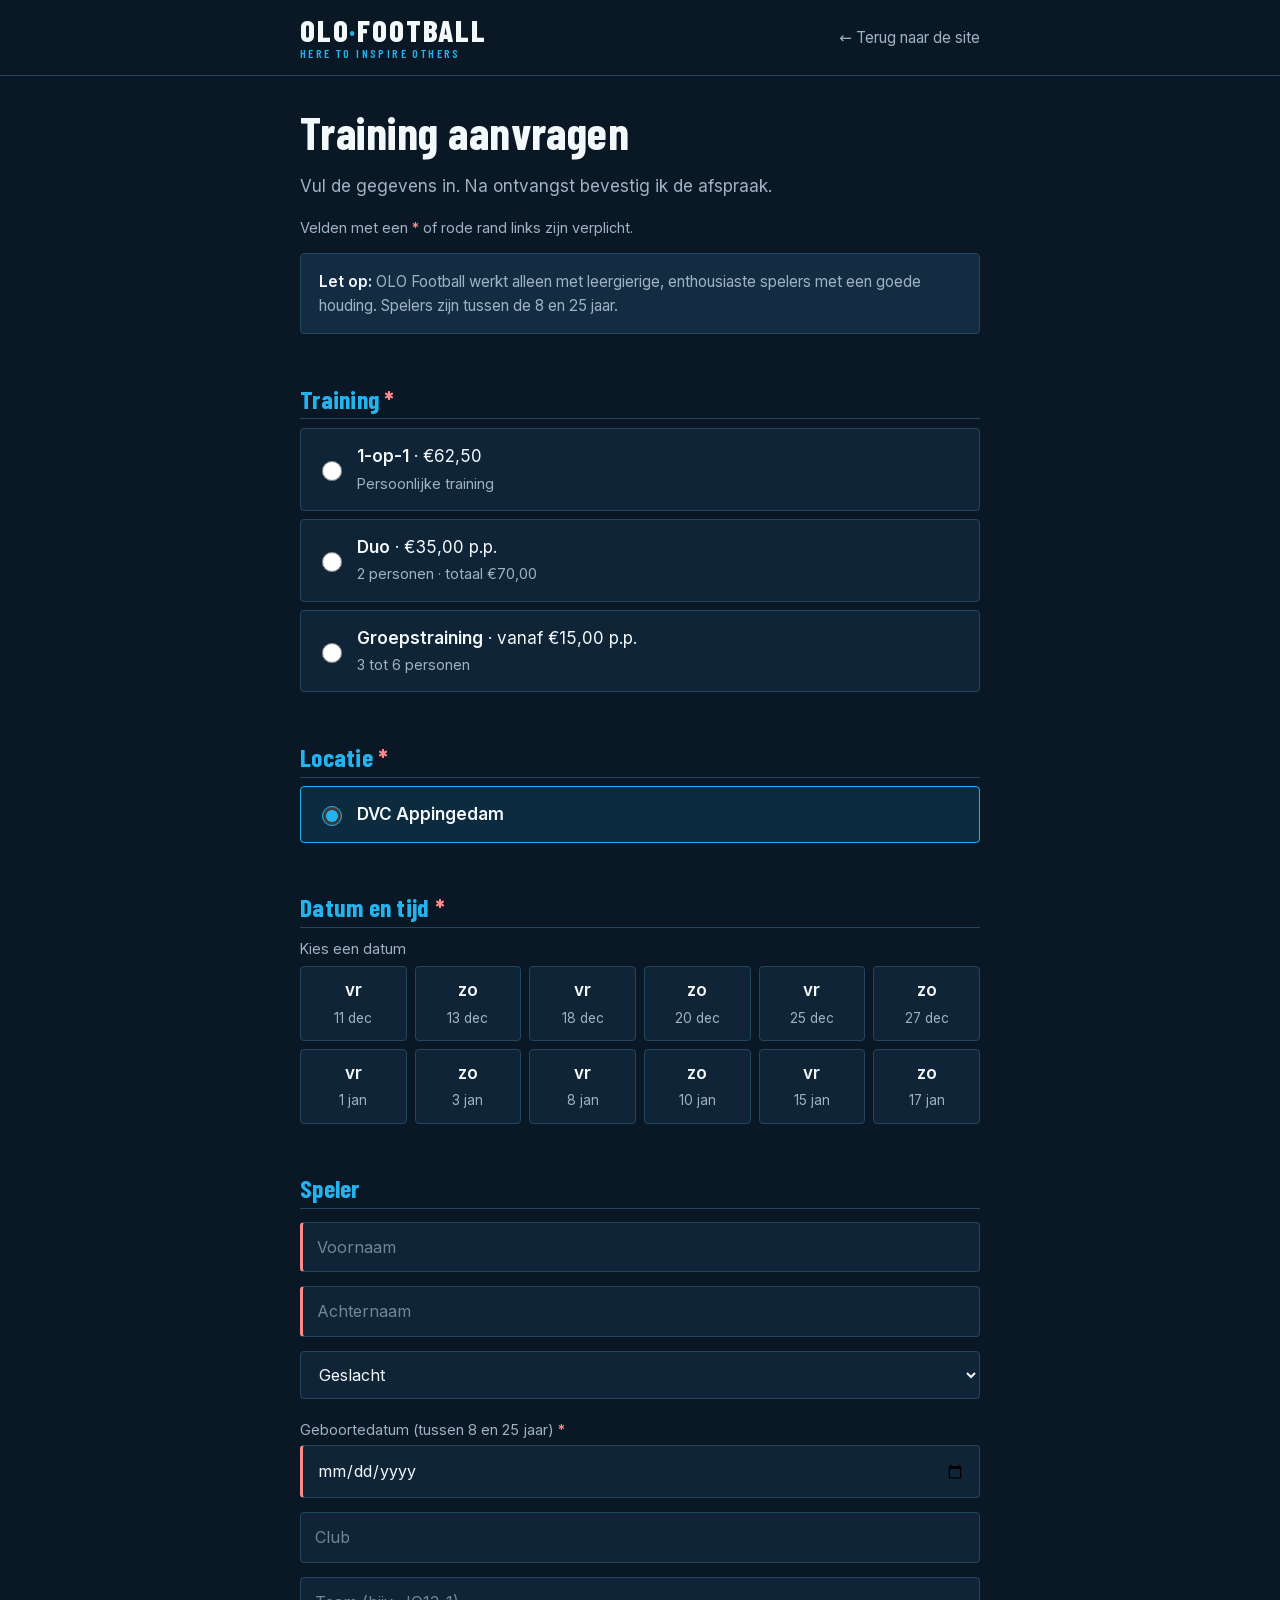
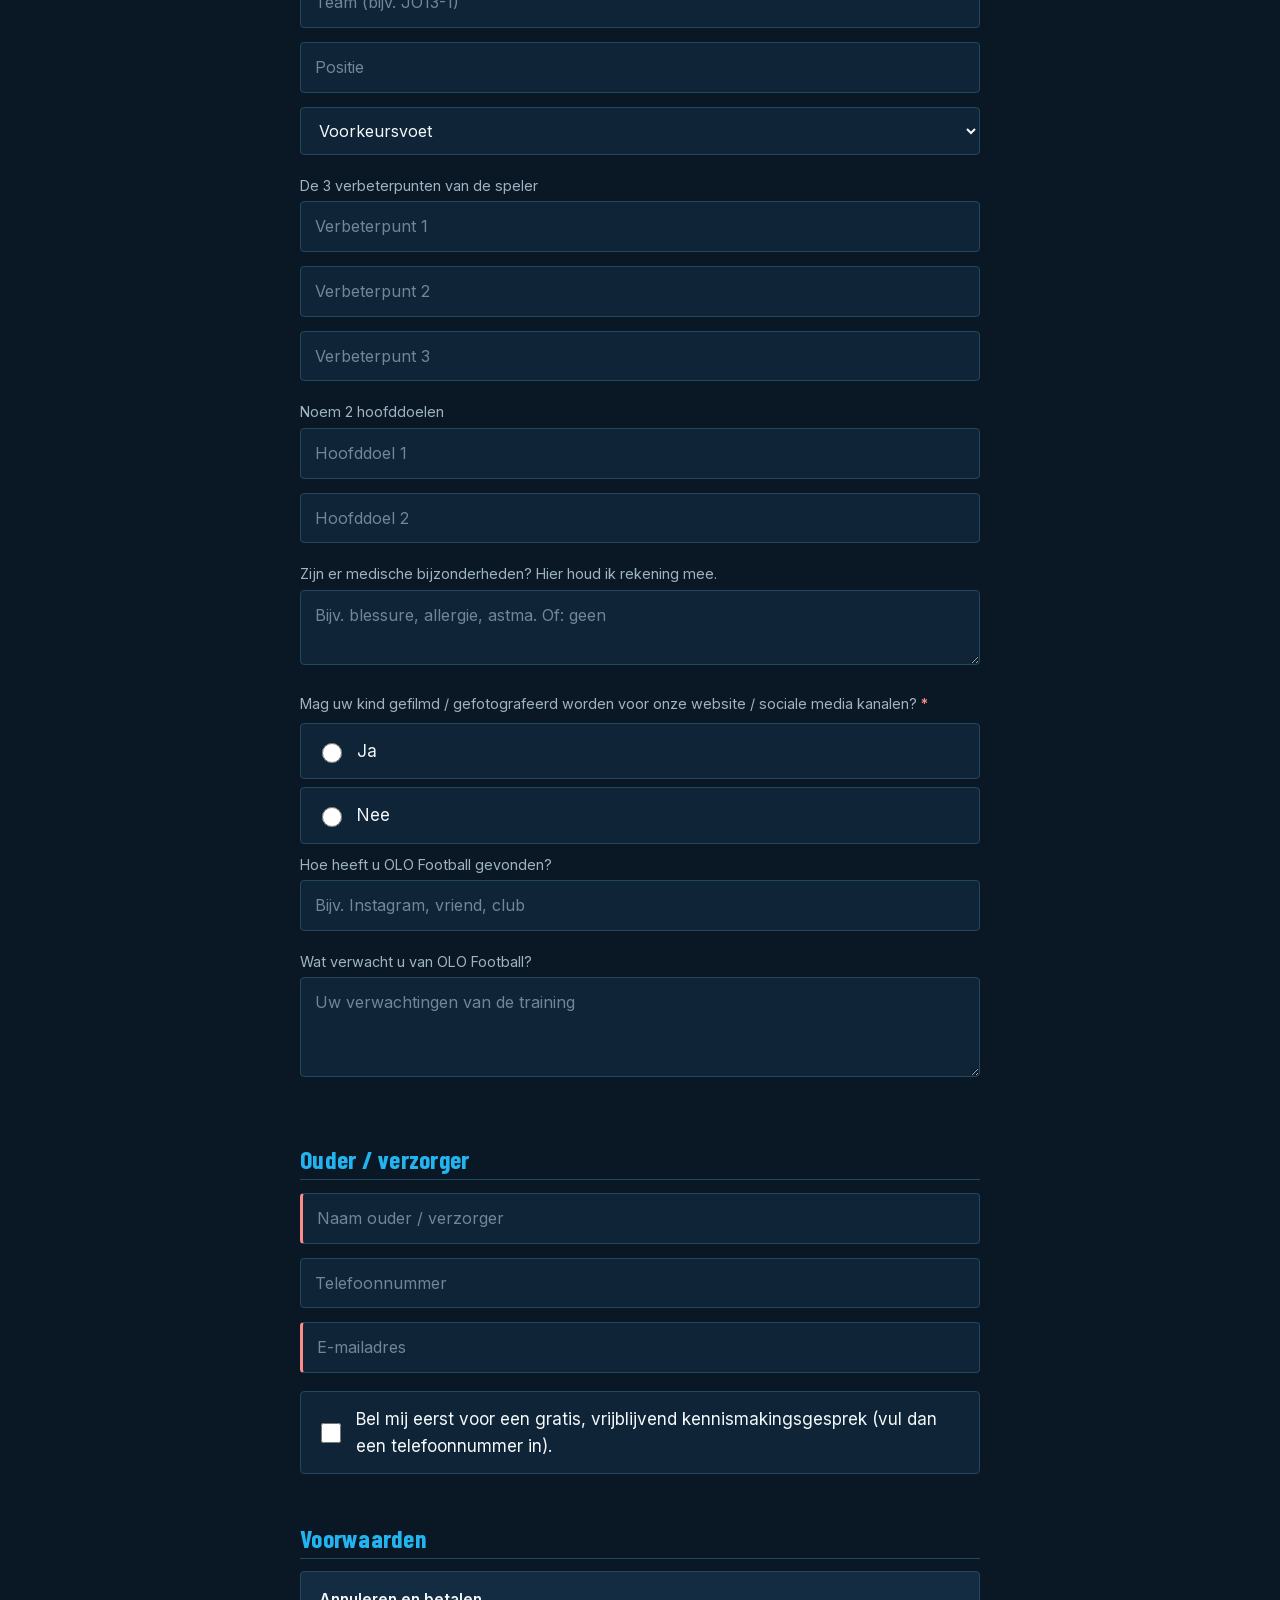
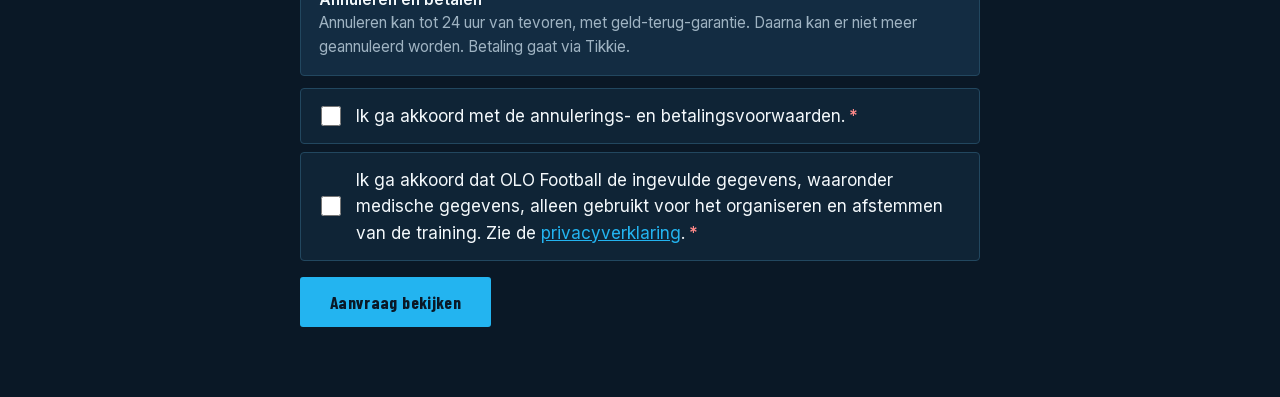
==== commit 17d23fd0: "Bedragen uniform met twee decimalen en totaalprijs erbij Co-Authored-By: Claude Sonnet 5.5 <noreply@" ====
--- a/aanmelden.html
+++ b/aanmelden.html
@@ -82,8 +82,8 @@
 <div id="form">
 <h2 class="rq">Training</h2>
 <div id="types"><label class="opt"><input type="radio" name="type" value="1-op-1 training"><span><b>1-op-1</b> · €62,50<br><span class="mu">Persoonlijke training</span></span></label>
-<label class="opt"><input type="radio" name="type" value="Duotraining"><span><b>Duo</b> · €35 p.p.<br><span class="mu">2 personen</span></span></label>
-<label class="opt"><input type="radio" name="type" value="Groepstraining"><span><b>Groepstraining</b> · vanaf €15 p.p.<br><span class="mu">3 tot 6 personen</span></span></label></div>
+<label class="opt"><input type="radio" name="type" value="Duotraining"><span><b>Duo</b> · €35,00 p.p.<br><span class="mu">2 personen · totaal €70,00</span></span></label>
+<label class="opt"><input type="radio" name="type" value="Groepstraining"><span><b>Groepstraining</b> · vanaf €15,00 p.p.<br><span class="mu">3 tot 6 personen</span></span></label></div>
 <div id="cnt"><span class="fl">Aantal personen</span><div class="grid" id="cntgrid"></div></div>
 
 <h2 class="rq">Locatie</h2>
@@ -161,7 +161,7 @@
 const m2=s=>{const [h,m]=s.split(":").map(Number);return h*60+m};
 const t2=n=>String(Math.floor(n/60)).padStart(2,"0")+":"+String(n%60).padStart(2,"0");
 const iso=d=>d.getFullYear()+"-"+String(d.getMonth()+1).padStart(2,"0")+"-"+String(d.getDate()).padStart(2,"0");
-const eur=n=>"€"+n.toFixed(2).replace(".",",").replace(",00","");
+const eur=n=>"€"+n.toFixed(2).replace(".",",");
 const GR={3:25,4:20,5:17.5,6:15};
 const val=n=>(document.querySelector(`input[name=${n}]:checked`)||{}).value;
 const esc=s=>String(s).replace(/&/g,"&amp;").replace(/</g,"&lt;").replace(/"/g,"&quot;");
@@ -188,7 +188,7 @@
 }
 $("p1").innerHTML=playerHtml(1,false);
 for(let k=2;k<=6;k++){const d=document.createElement("div");d.className="player pl";d.id="pl"+k;d.innerHTML=playerHtml(k,true);$("pextra").appendChild(d)}
-$("cntgrid").innerHTML=[3,4,5,6].map(n=>`<div><input type="radio" class="hid" name="aantal" id="n${n}" value="${n}"${n===3?" checked":""}><label class="chip" for="n${n}"><b>${n} personen</b><span>${eur(GR[n])} p.p.</span></label></div>`).join("");
+$("cntgrid").innerHTML=[3,4,5,6].map(n=>`<div><input type="radio" class="hid" name="aantal" id="n${n}" value="${n}"${n===3?" checked":""}><label class="chip" for="n${n}"><b>${n} personen</b><span>${eur(GR[n])} p.p.<br>totaal ${eur(GR[n]*n)}</span></label></div>`).join("");
 $("locs").innerHTML=CFG.locaties.map((l,i)=>`<label class="opt"><input type="radio" name="loc" value="${esc(l)}"${CFG.locaties.length===1?" checked":""}><span><b>${esc(l)}</b></span></label>`).join("");
 
 // datums en tijden
@@ -295,8 +295,8 @@
   $("err").textContent="";
 
   let prijs;
-  if(type==="Groepstraining"){const n=+val("aantal");prijs=`${eur(GR[n])} p.p. (${n} personen)`}
-  else if(type==="Duotraining")prijs="€35 p.p. (2 personen)";
+  if(type==="Groepstraining"){const n=+val("aantal");prijs=`${eur(GR[n])} p.p. (${n} personen, totaal ${eur(GR[n]*n)})`}
+  else if(type==="Duotraining")prijs="€35,00 p.p. (2 personen, totaal €70,00)";
   else prijs="€62,50";
   const x=new Date(dag+"T12:00:00");
   const dat=dn[x.getDay()]+" "+x.getDate()+" "+mn[x.getMonth()]+" "+x.getFullYear()+", "+tijd+" uur";
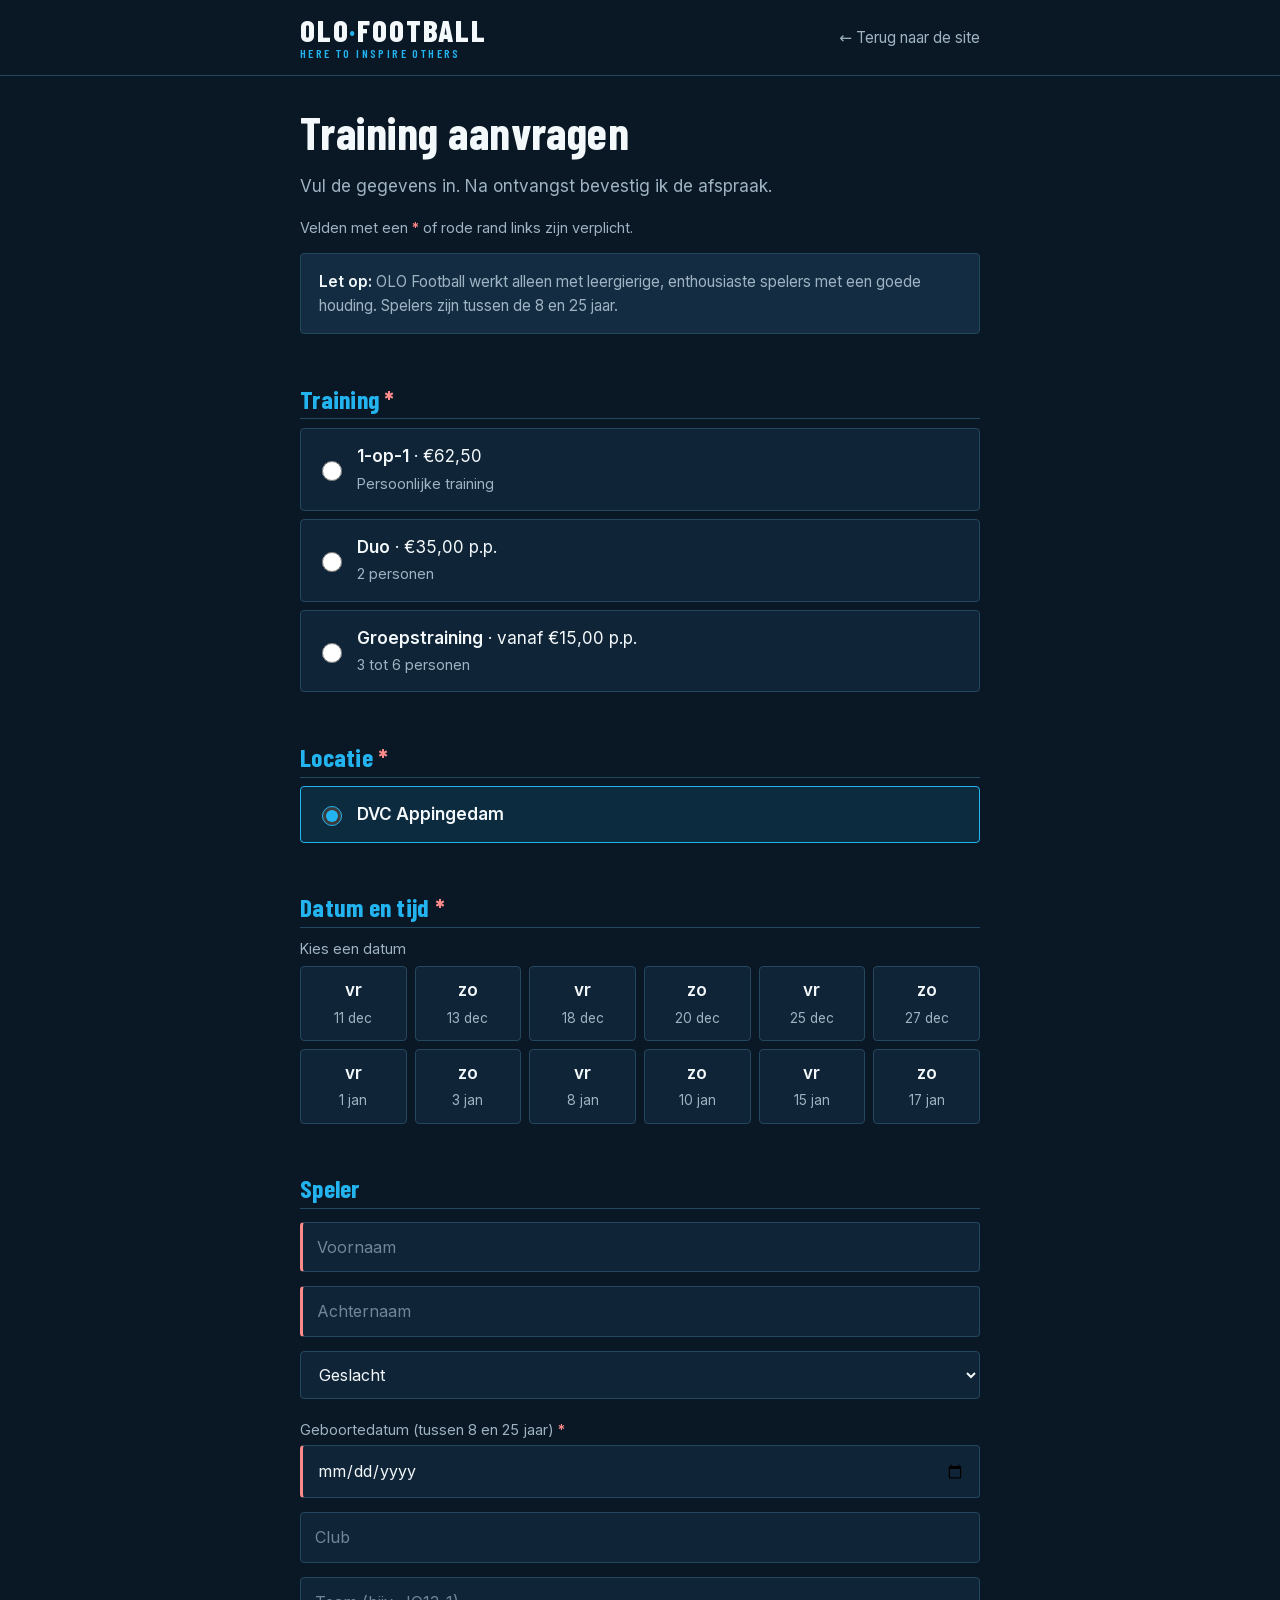
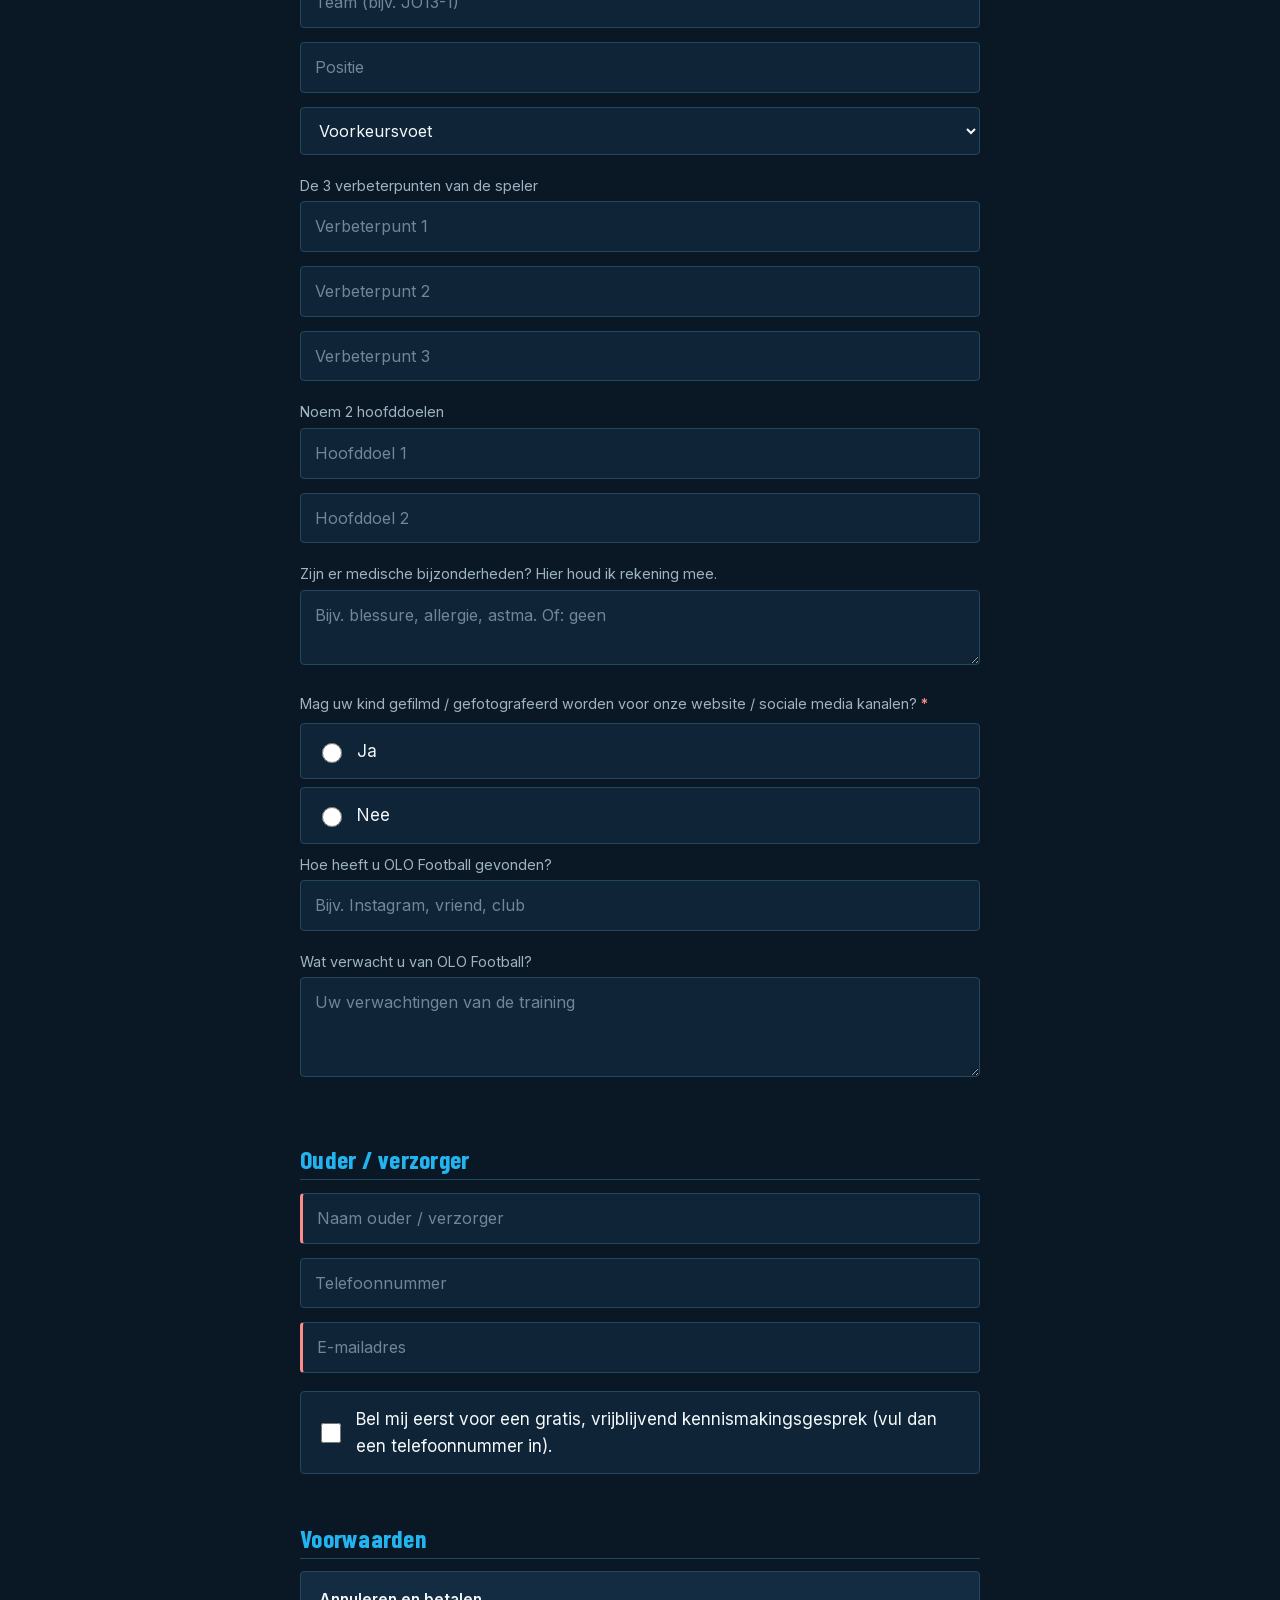
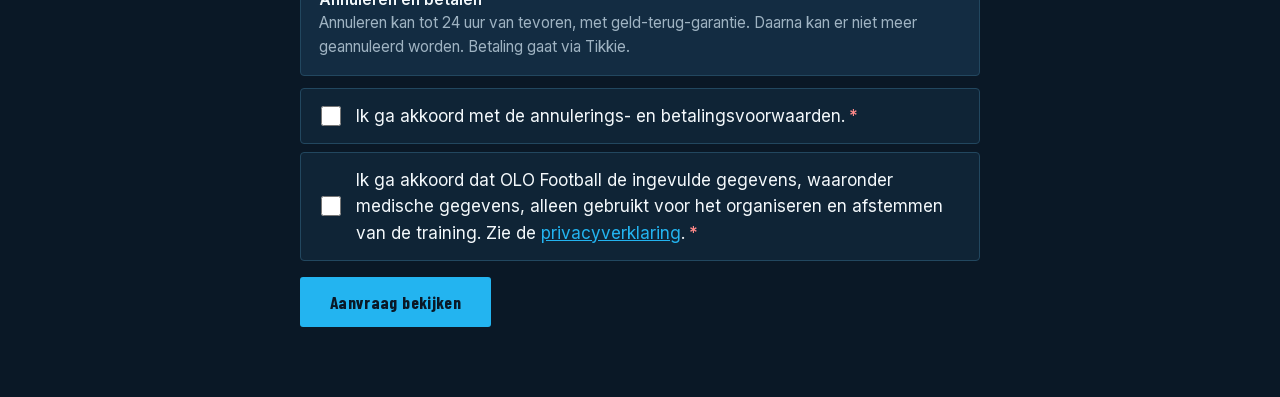
==== commit 68df30c2: "Totaalprijs weer van de site gehaald op verzoek van Olav Co-Authored-By: Claude Sonnet 5.5 <noreply@" ====
--- a/aanmelden.html
+++ b/aanmelden.html
@@ -82,7 +82,7 @@
 <div id="form">
 <h2 class="rq">Training</h2>
 <div id="types"><label class="opt"><input type="radio" name="type" value="1-op-1 training"><span><b>1-op-1</b> · €62,50<br><span class="mu">Persoonlijke training</span></span></label>
-<label class="opt"><input type="radio" name="type" value="Duotraining"><span><b>Duo</b> · €35,00 p.p.<br><span class="mu">2 personen · totaal €70,00</span></span></label>
+<label class="opt"><input type="radio" name="type" value="Duotraining"><span><b>Duo</b> · €35,00 p.p.<br><span class="mu">2 personen</span></span></label>
 <label class="opt"><input type="radio" name="type" value="Groepstraining"><span><b>Groepstraining</b> · vanaf €15,00 p.p.<br><span class="mu">3 tot 6 personen</span></span></label></div>
 <div id="cnt"><span class="fl">Aantal personen</span><div class="grid" id="cntgrid"></div></div>
 
@@ -188,7 +188,7 @@
 }
 $("p1").innerHTML=playerHtml(1,false);
 for(let k=2;k<=6;k++){const d=document.createElement("div");d.className="player pl";d.id="pl"+k;d.innerHTML=playerHtml(k,true);$("pextra").appendChild(d)}
-$("cntgrid").innerHTML=[3,4,5,6].map(n=>`<div><input type="radio" class="hid" name="aantal" id="n${n}" value="${n}"${n===3?" checked":""}><label class="chip" for="n${n}"><b>${n} personen</b><span>${eur(GR[n])} p.p.<br>totaal ${eur(GR[n]*n)}</span></label></div>`).join("");
+$("cntgrid").innerHTML=[3,4,5,6].map(n=>`<div><input type="radio" class="hid" name="aantal" id="n${n}" value="${n}"${n===3?" checked":""}><label class="chip" for="n${n}"><b>${n} personen</b><span>${eur(GR[n])} p.p.</span></label></div>`).join("");
 $("locs").innerHTML=CFG.locaties.map((l,i)=>`<label class="opt"><input type="radio" name="loc" value="${esc(l)}"${CFG.locaties.length===1?" checked":""}><span><b>${esc(l)}</b></span></label>`).join("");
 
 // datums en tijden
@@ -295,8 +295,8 @@
   $("err").textContent="";
 
   let prijs;
-  if(type==="Groepstraining"){const n=+val("aantal");prijs=`${eur(GR[n])} p.p. (${n} personen, totaal ${eur(GR[n]*n)})`}
-  else if(type==="Duotraining")prijs="€35,00 p.p. (2 personen, totaal €70,00)";
+  if(type==="Groepstraining"){const n=+val("aantal");prijs=`${eur(GR[n])} p.p. (${n} personen)`}
+  else if(type==="Duotraining")prijs="€35,00 p.p. (2 personen)";
   else prijs="€62,50";
   const x=new Date(dag+"T12:00:00");
   const dat=dn[x.getDay()]+" "+x.getDate()+" "+mn[x.getMonth()]+" "+x.getFullYear()+", "+tijd+" uur";
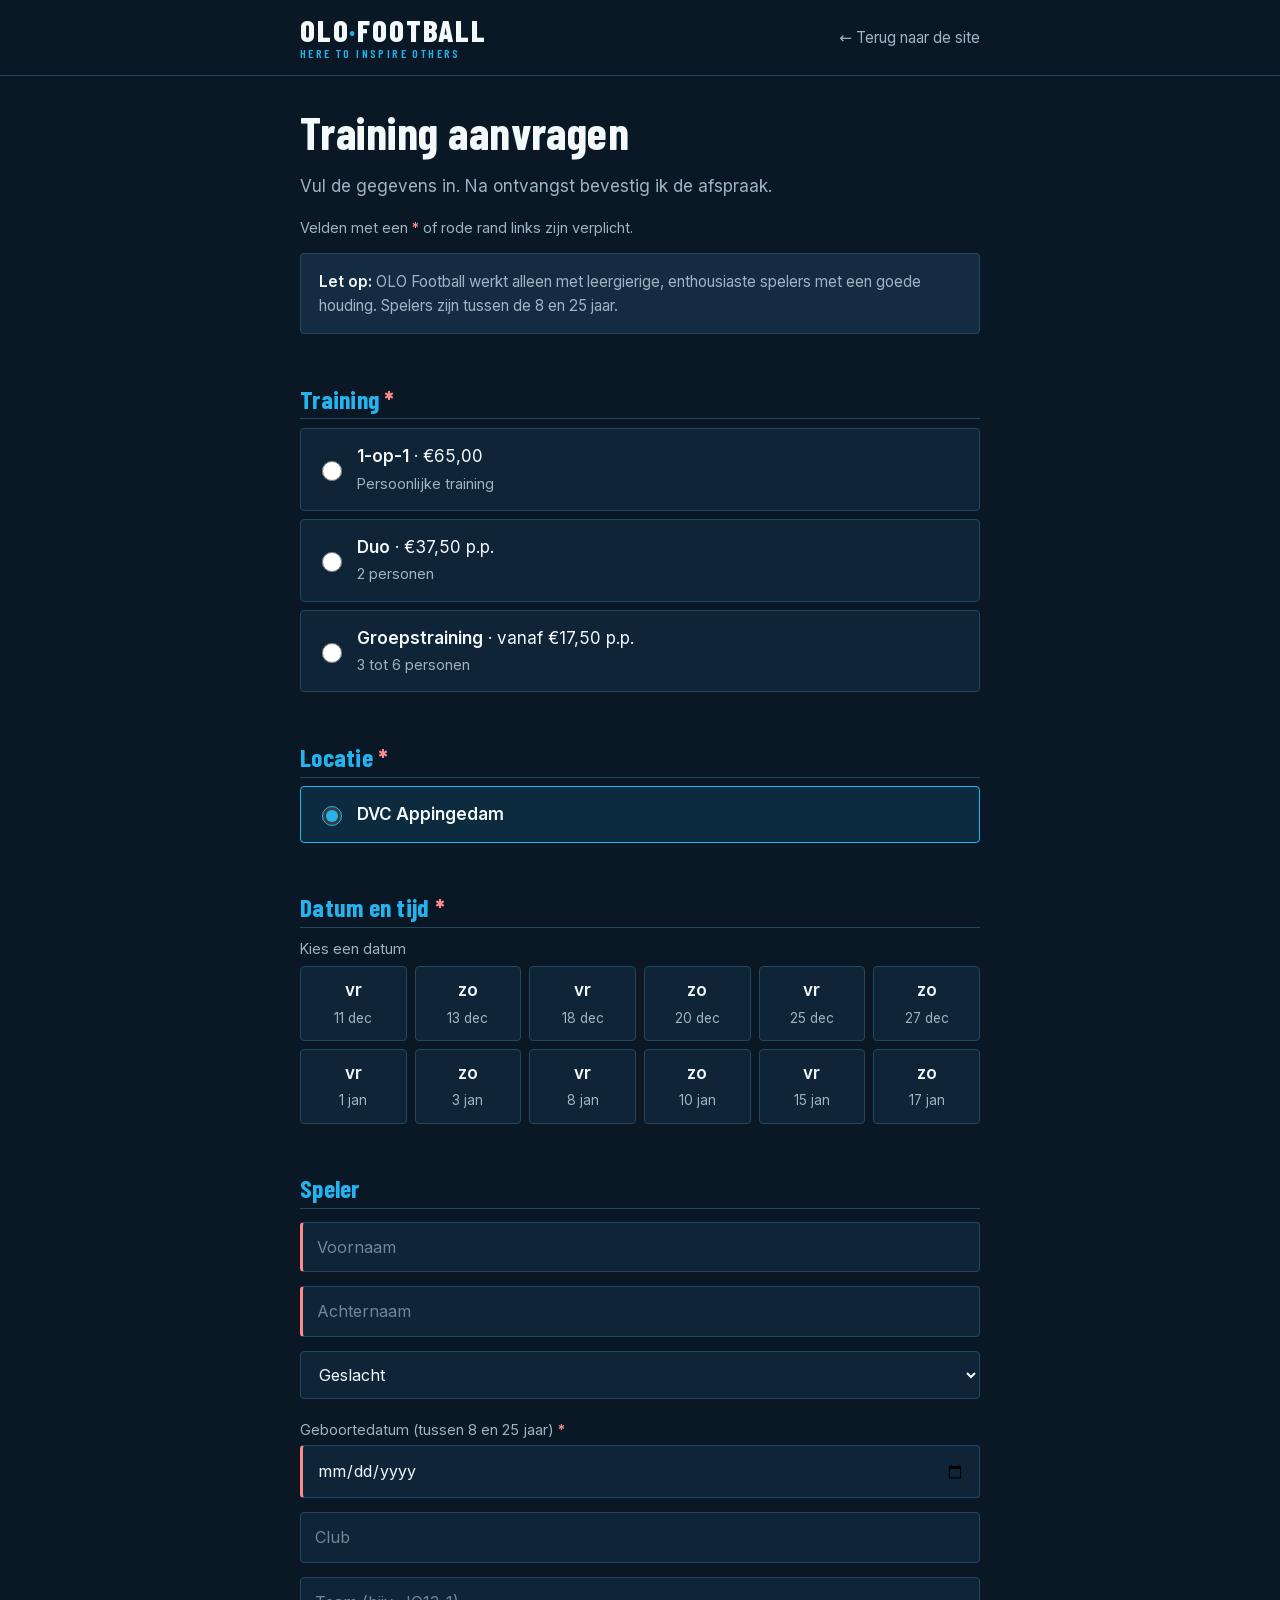
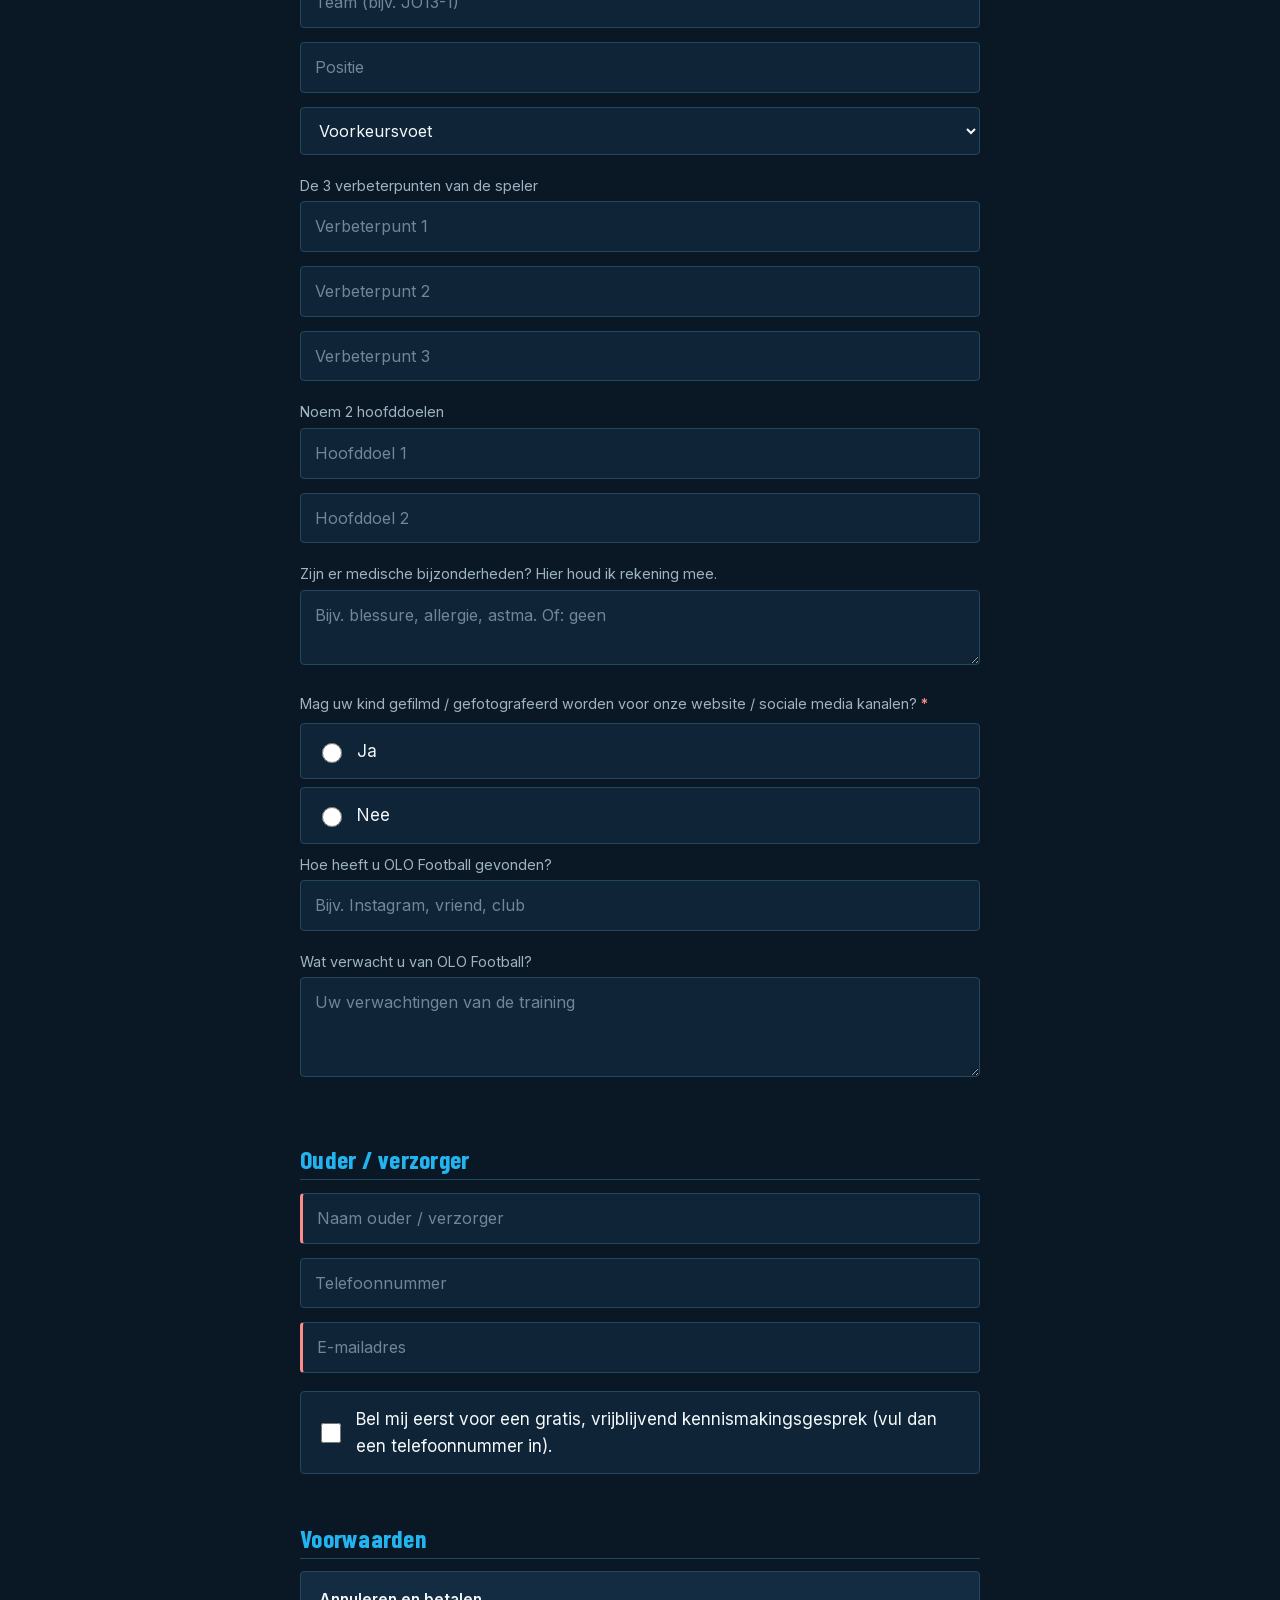
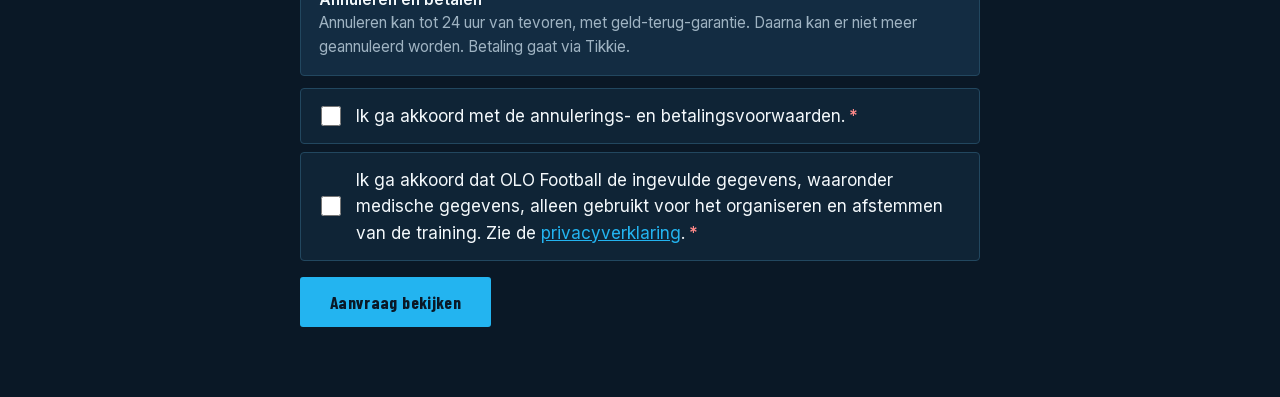
==== commit 42771b82: "Nieuwe prijzen (DVC veldhuur) en duo/groep: ouder meldt eigen kind aan via deellink Co-Authored-By: " ====
--- a/aanmelden.html
+++ b/aanmelden.html
@@ -80,10 +80,13 @@
 <div class="card"><b>Let op:</b> OLO Football werkt alleen met leergierige, enthousiaste spelers met een goede houding. Spelers zijn tussen de 8 en 25 jaar.</div>
 
 <div id="form">
+<div class="card" id="oudlink" style="display:none"></div>
+<div class="card" id="vast" style="display:none"></div>
+<div id="kies">
 <h2 class="rq">Training</h2>
-<div id="types"><label class="opt"><input type="radio" name="type" value="1-op-1 training"><span><b>1-op-1</b> · €62,50<br><span class="mu">Persoonlijke training</span></span></label>
-<label class="opt"><input type="radio" name="type" value="Duotraining"><span><b>Duo</b> · €35,00 p.p.<br><span class="mu">2 personen</span></span></label>
-<label class="opt"><input type="radio" name="type" value="Groepstraining"><span><b>Groepstraining</b> · vanaf €15,00 p.p.<br><span class="mu">3 tot 6 personen</span></span></label></div>
+<div id="types"><label class="opt"><input type="radio" name="type" value="1-op-1 training"><span><b>1-op-1</b> · €65,00<br><span class="mu">Persoonlijke training</span></span></label>
+<label class="opt"><input type="radio" name="type" value="Duotraining"><span><b>Duo</b> · €37,50 p.p.<br><span class="mu">2 personen</span></span></label>
+<label class="opt"><input type="radio" name="type" value="Groepstraining"><span><b>Groepstraining</b> · vanaf €17,50 p.p.<br><span class="mu">3 tot 6 personen</span></span></label></div>
 <div id="cnt"><span class="fl">Aantal personen</span><div class="grid" id="cntgrid"></div></div>
 
 <h2 class="rq">Locatie</h2>
@@ -93,6 +96,7 @@
 <span class="fl">Kies een datum</span>
 <div class="grid" id="dates"></div>
 <div id="times"></div>
+</div>
 
 <h2>Speler</h2>
 <div id="p1"></div>
@@ -101,7 +105,7 @@
 <span class="fl">Wat verwacht u van OLO Football?</span>
 <textarea id="verwacht" rows="3" placeholder="Uw verwachtingen van de training"></textarea>
 
-<div id="extras"><h2>Andere speler(s)</h2><p>U kunt hier ook de gegevens invullen van het kind van een andere ouder.</p><div id="pextra"></div></div>
+<div id="extras"><h2>Andere speler(s)</h2><p>Vul per speler de gegevens in. Is een speler een kind van een andere ouder? Kies dan "De ouder van deze speler vult dit zelf in". U krijgt na het versturen een link om door te sturen.</p><div id="pextra"></div></div>
 
 <h2>Ouder / verzorger</h2>
 <input type="text" id="ouder" class="req" placeholder="Naam ouder / verzorger" autocomplete="name">
@@ -136,6 +140,13 @@
 <div id="sent" class="ok">
   <h2 style="margin-top:0;border:0;">Bedankt!</h2>
   <p style="color:var(--white)">Uw aanvraag is verstuurd. Ik neem zo snel mogelijk contact met u op om de afspraak te bevestigen.</p>
+  <div class="card" id="deel" style="display:none">
+    <b>Nog één stap: laat de andere ouder(s) hun eigen kind aanmelden</b><br>
+    <span id="deeltxt"></span>
+    <a class="btn alt" id="deelwa" target="_blank" rel="noopener">Link sturen via WhatsApp</a>
+    <button class="btn alt" id="deelcp" type="button">Link kopiëren</button>
+    <p id="deelm"></p>
+  </div>
   <a class="btn alt" href="index.html">Terug naar de site</a>
 </div>
 </main>
@@ -162,13 +173,16 @@
 const t2=n=>String(Math.floor(n/60)).padStart(2,"0")+":"+String(n%60).padStart(2,"0");
 const iso=d=>d.getFullYear()+"-"+String(d.getMonth()+1).padStart(2,"0")+"-"+String(d.getDate()).padStart(2,"0");
 const eur=n=>"€"+n.toFixed(2).replace(".",",");
-const GR={3:25,4:20,5:17.5,6:15};
+const GR={3:27.5,4:22.5,5:20,6:17.5};
 const val=n=>(document.querySelector(`input[name=${n}]:checked`)||{}).value;
 const esc=s=>String(s).replace(/&/g,"&amp;").replace(/</g,"&lt;").replace(/"/g,"&quot;");
 
 // ----- opbouw -----
 function playerHtml(k,extra){
-  const w=extra?`<h3>Speler ${k}</h3>`:"";
+  const w=extra?`<h3>Speler ${k}</h3>
+<label class="opt"><input type="radio" name="wie${k}" value="zelf" checked><span><b>Ik vul deze speler zelf in</b></span></label>
+<label class="opt"><input type="radio" name="wie${k}" value="ander"><span><b>De ouder van deze speler vult dit zelf in</b><br><span class="mu">U krijgt na het versturen een link om door te sturen. Die ouder vult dan zijn / haar eigen kind in.</span></span></label>
+<div id="pf${k}">`:"";
   return `${w}
 <input type="text" id="vn${k}" class="req" placeholder="Voornaam"><input type="text" id="an${k}" class="req" placeholder="Achternaam">
 <select id="gesl${k}"><option value="">Geslacht</option><option>Jongen / man</option><option>Meisje / vrouw</option><option>Anders</option></select>
@@ -183,8 +197,7 @@
 <textarea id="med${k}" rows="2" placeholder="Bijv. blessure, allergie, astma. Of: geen"></textarea>
 <span class="fl rq">Mag ${extra?"deze speler":"uw kind"} gefilmd / gefotografeerd worden voor onze website / sociale media kanalen?</span>
 <label class="opt"><input type="radio" name="film${k}" value="Ja"> Ja</label><label class="opt"><input type="radio" name="film${k}" value="Nee"> Nee</label>`
-  +(extra?`<span class="fl"><b>Ouder / verzorger van speler ${k}</b> (leeg laten als dit dezelfde ouder is als hierboven)</span>
-<input type="text" id="ouder${k}" placeholder="Naam ouder / verzorger"><input type="tel" id="tel${k}" placeholder="Telefoonnummer"><input type="email" id="mail${k}" placeholder="E-mailadres">`:"");
+  +(extra?"</div>":"");
 }
 $("p1").innerHTML=playerHtml(1,false);
 for(let k=2;k<=6;k++){const d=document.createElement("div");d.className="player pl";d.id="pl"+k;d.innerHTML=playerHtml(k,true);$("pextra").appendChild(d)}
@@ -236,17 +249,48 @@
 }
 if(CFG.endpoint)fetch(CFG.endpoint).then(r=>r.json()).then(j=>{if(j){bezet=j.bezet||{};voegExtraToe(j.extra);haalVrijWeg(j.vrij);showDates();showTimes()}}).catch(()=>{});
 
-const nExtra=()=>{const t=val("type");return t==="Duotraining"?1:t==="Groepstraining"?(+val("aantal")-1):0};
+// ----- aanmelden via de link van een andere ouder -----
+// Link: aanmelden.html?g=G-ABC123&t=duo|groep&n=2&d=2026-10-11&u=09:00&l=Locatie. Training, datum en tijd staan dan vast.
+const TYPES={duo:"Duotraining",groep:"Groepstraining"};
+const datTxt=(dag,tijd)=>{const x=new Date(dag+"T12:00:00");return dn[x.getDay()]+" "+x.getDate()+" "+mn[x.getMonth()]+" "+x.getFullYear()+", "+tijd+" uur"};
+const prijsTxt=(type,n)=>type==="Groepstraining"?`${eur(GR[n])} p.p. (${n} personen)`:type==="Duotraining"?"€37,50 p.p. (2 personen)":"€65,00";
+const J=(()=>{
+  const q=new URLSearchParams(location.search);
+  if(!q.has("g"))return null;
+  const type=TYPES[q.get("t")],n=+q.get("n"),g=q.get("g"),dag=q.get("d"),tijd=q.get("u"),loc=q.get("l");
+  const ok=type&&/^G-[A-Z0-9]{6}$/.test(g)&&/^\d{4}-\d{2}-\d{2}$/.test(dag)&&dag>=iso(today)&&/^\d{2}:\d{2}$/.test(tijd)
+    &&CFG.locaties.includes(loc)&&(type==="Duotraining"?n===2:n>=3&&n<=6);
+  if(!ok){
+    $("oudlink").innerHTML="<b>Deze link werkt niet (meer).</b> Kies hieronder zelf een training, of vraag de andere ouder om een nieuwe link.";
+    $("oudlink").style.display="block";return null;
+  }
+  return {g,type,n,dag,tijd,loc};
+})();
+if(J){
+  $("kies").style.display="none";
+  $("vast").innerHTML=`<b>U meldt uw kind aan voor deze training</b><br>${esc(J.type)} · ${esc(datTxt(J.dag,J.tijd))}<br>Locatie: ${esc(J.loc)}<br>Prijs: ${esc(prijsTxt(J.type,J.n))}<br><span class="mu">U vult alleen uw eigen kind in, de andere ouder(s) doen dat zelf. Groepscode: ${esc(J.g)}</span><div id="stand" class="mu"></div>`;
+  $("vast").style.display="block";
+  // hoeveel kinderen zijn er al aangemeld? (alleen een aantal, geen gegevens)
+  if(CFG.endpoint)fetch(CFG.endpoint+"?groep="+encodeURIComponent(J.g)).then(r=>r.json()).then(j=>{
+    if(!j||typeof j.aantal!=="number")return;
+    $("stand").innerHTML=`<br><b>Al aangemeld: ${j.aantal} van ${J.n} spelers.</b>`+(j.aantal>=J.n?` Let op: deze groep is al vol. U kunt zich nog wel aanmelden, ${esc(CFG.bedrijf)} bekijkt dan wat er mogelijk is.`:"");
+  }).catch(()=>{});
+}
+const gType=()=>J?J.type:val("type"),gLoc=()=>J?J.loc:val("loc"),gDag=()=>J?J.dag:val("dag"),gTijd=()=>J?J.tijd:(val("dag")?val("tijd"):"");
+const nExtra=()=>{if(J)return 0;const t=val("type");return t==="Duotraining"?1:t==="Groepstraining"?(+val("aantal")-1):0};
+// extra spelers die de ouder zelf invult; de rest wordt door een andere ouder via de link aangemeld
+const zelf=k=>val("wie"+k)!=="ander";
+const eigen=()=>{const l=[1];for(let k=2;k<=nExtra()+1;k++)if(zelf(k))l.push(k);return l};
 function sync(){
   $("cnt").style.display=val("type")==="Groepstraining"?"block":"none";
   const nx=nExtra();
   $("extras").style.display=nx>0?"block":"none";
-  for(let k=2;k<=6;k++)$("pl"+k).style.display=(k<=nx+1)?"block":"none";
+  for(let k=2;k<=6;k++){$("pl"+k).style.display=(k<=nx+1)?"block":"none";$("pf"+k).style.display=zelf(k)?"block":"none"}
 }
 document.addEventListener("change",e=>{
   if(e.target.id==="bel"){$("tel").classList.toggle("req",e.target.checked);if(!e.target.checked)$("tel").classList.remove("bad")}
   if(e.target.name==="dag")showTimes();
-  if(e.target.name==="type"||e.target.name==="aantal")sync();
+  if(e.target.name==="type"||e.target.name==="aantal"||/^wie\d$/.test(e.target.name))sync();
   if(e.target.type==="date")chkAge(e.target);
 });
 document.addEventListener("input",e=>{if(e.target.type==="date")chkAge(e.target);e.target.classList&&e.target.classList.remove("bad")});
@@ -265,17 +309,18 @@
 }
 
 // ----- controleren en samenvatting -----
-let text="",payload=null;
+let text="",payload=null,gid="";
+const maakGid=()=>{const a="ABCDEFGHJKMNPQRSTUVWXYZ23456789",r=crypto.getRandomValues(new Uint8Array(6));return "G-"+Array.from(r,v=>a[v%a.length]).join("")};
 $("go").onclick=()=>{
-  const type=val("type"),loc=val("loc"),dag=val("dag"),tijd=dag?val("tijd"):"";
+  const type=gType(),loc=gLoc(),dag=gDag(),tijd=gTijd();
   const vn=$("vn1").value.trim(),an=$("an1").value.trim(),tel=$("tel").value.trim(),mail=$("mail").value.trim(),ouder=$("ouder").value.trim();
   const fail=m=>{$("err").textContent=m};
   document.querySelectorAll(".bad").forEach(e=>e.classList.remove("bad"));
   const bad=el=>el&&el.classList.add("bad");
-  if(!type)bad($("types"));if(!loc)bad($("locs"));if(!dag)bad($("dates"));else if(!tijd)bad($("times"));
+  if(!J){if(!type)bad($("types"));if(!loc)bad($("locs"));if(!dag)bad($("dates"));else if(!tijd)bad($("times"))}
   if(!$("ok1").checked)bad($("ok1").closest(".opt"));if(!$("ok2").checked)bad($("ok2").closest(".opt"));
   [["ouder",!ouder],["mail",!mail||!/^\S+@\S+\.\S+$/.test(mail)]].forEach(([id,x])=>x&&bad($(id)));
-  for(let k=1;k<=1+nExtra();k++){
+  for(const k of eigen()){
     ["vn","an"].forEach(p=>!$(p+k).value.trim()&&bad($(p+k)));
     if(!okAge($("gb"+k).value))bad($("gb"+k));
     if(!val("film"+k))document.querySelectorAll(`input[name=film${k}]`).forEach(r=>bad(r.closest(".opt")));
@@ -287,38 +332,37 @@
   if($("bel").checked&&!tel)return fail("Vul een telefoonnummer in als u gebeld wilt worden.");
   if(mail&&!/^\S+@\S+\.\S+$/.test(mail))return fail("Het e-mailadres lijkt niet te kloppen.");
   if(!okAge($("gb1").value))return fail("Vul de geboortedatum van speler 1 in. OLO Football traint spelers van 8 tot en met 25 jaar.");
-  const nx=nExtra();
-  for(let k=2;k<=nx+1;k++){
+  for(const k of eigen().slice(1)){
     if(!$("vn"+k).value.trim()||!$("an"+k).value.trim()||!val("film"+k)||!okAge($("gb"+k).value))
       return fail("Vul bij elke extra speler de voor- en achternaam en een geboortedatum in (spelers zijn 8 tot en met 25 jaar) en beantwoord de vraag over filmen / fotograferen.");
   }
   $("err").textContent="";
 
-  let prijs;
-  if(type==="Groepstraining"){const n=+val("aantal");prijs=`${eur(GR[n])} p.p. (${n} personen)`}
-  else if(type==="Duotraining")prijs="€35,00 p.p. (2 personen)";
-  else prijs="€62,50";
-  const x=new Date(dag+"T12:00:00");
-  const dat=dn[x.getDay()]+" "+x.getDate()+" "+mn[x.getMonth()]+" "+x.getFullYear()+", "+tijd+" uur";
+  const n=J?J.n:type==="Duotraining"?2:type==="Groepstraining"?+val("aantal"):1;
+  const prijs=prijsTxt(type,n);
+  const dat=datTxt(dag,tijd);
+  // Is (een deel van) de groep voor een andere ouder bedoeld? Dan krijgen alle aanmeldingen dezelfde groepscode
+  const mijn=J?[1]:eigen(),wacht=J?0:n-mijn.length;
+  if(!J&&wacht>0&&!gid)gid=maakGid();
+  const groep=J?J.g:wacht>0?gid:"";
   const g=id=>$(id).value.trim()||"-";
   const lst=(p,k,n)=>[1,2,3].slice(0,n).map(i=>$(p+i+k).value.trim()).filter(Boolean).map((v,i)=>(i+1)+". "+v).join(" | ")||"-";
-  const speler=k=>["SPELER "+k,"Naam: "+g("vn"+k)+" "+g("an"+k),"Geslacht: "+($("gesl"+k).value||"-"),"Geboortedatum: "+g("gb"+k),"Club: "+g("club"+k),"Team: "+g("team"+k),"Positie: "+g("pos"+k),"Voorkeursvoet: "+($("voet"+k).value||"-"),
+  const speler=(k,nr)=>["SPELER "+nr,"Naam: "+g("vn"+k)+" "+g("an"+k),"Geslacht: "+($("gesl"+k).value||"-"),"Geboortedatum: "+g("gb"+k),"Club: "+g("club"+k),"Team: "+g("team"+k),"Positie: "+g("pos"+k),"Voorkeursvoet: "+($("voet"+k).value||"-"),
     "Verbeterpunten: "+lst("v",k,3),"Hoofddoelen: "+lst("d",k,2),"Medische bijzonderheden: "+g("med"+k),"Mag gefilmd / gefotografeerd worden: "+val("film"+k)];
-  const lines=["TRAININGSAANVRAAG "+CFG.bedrijf.toUpperCase(),"","TRAINING","Locatie: "+loc,"Soort: "+type,"Prijs: "+prijs,"Datum: "+dat,"",
-    ...speler(1),"Gevonden via: "+g("gevonden"),"Verwachting van OLO Football: "+g("verwacht"),""];
-  for(let k=2;k<=nx+1;k++){
-    lines.push(...speler(k),"Ouder/verzorger: "+($("ouder"+k).value.trim()||"zelfde als speler 1"),"Telefoon: "+($("tel"+k).value.trim()||"-"),"E-mail: "+($("mail"+k).value.trim()||"-"),"");
-  }
-  lines.push("OUDER / VERZORGER (speler 1)","Naam: "+ouder,"Telefoon: "+(tel||"-"),"E-mail: "+(mail||"-"),
+  const lines=["TRAININGSAANVRAAG "+CFG.bedrijf.toUpperCase(),"","TRAINING","Locatie: "+loc,"Soort: "+type,"Prijs: "+prijs,"Datum: "+dat,
+    ...(groep?["Groepscode: "+groep+" ("+n+" spelers in totaal, "+(J?"aangemeld via de link van een andere ouder":"deze ouder meldt "+mijn.length+" speler(s) aan, nog "+wacht+" via een link")+")"]:[]),"",
+    ...speler(1,1),"Gevonden via: "+g("gevonden"),"Verwachting van OLO Football: "+g("verwacht"),""];
+  mijn.slice(1).forEach((k,i)=>lines.push(...speler(k,i+2),""));
+  lines.push("OUDER / VERZORGER","Naam: "+ouder,"Telefoon: "+(tel||"-"),"E-mail: "+(mail||"-"),
     "Gratis belafspraak gewenst: "+($("bel").checked?"ja":"nee"),"",
     "AKKOORD","Annulerings- en betalingsvoorwaarden (Tikkie): ja","Privacy / gebruik gegevens: ja");
   text=lines.join("\n");
-  const subject="Trainingsaanvraag "+vn+" "+an+" – "+dat;
+  const subject="Trainingsaanvraag "+vn+" "+an+" – "+dat+(groep?" ["+groep+"]":"");
   const sp=k=>({naam:(g("vn"+k)+" "+g("an"+k)).trim(),geboortedatum:g("gb"+k),club:g("club"+k),team:g("team"+k),positie:g("pos"+k),
     voet:$("voet"+k).value||"-",verbeterpunten:lst("v",k,3),hoofddoelen:lst("d",k,2),medisch:g("med"+k),gefilmd:val("film"+k),
-    ouder:k===1?ouder:($("ouder"+k).value.trim()||ouder),telefoon:k===1?tel:($("tel"+k).value.trim()||tel),email:k===1?mail:($("mail"+k).value.trim()||mail)});
-  const spelers=[];for(let k=1;k<=nx+1;k++)spelers.push(sp(k));
-  payload={subject,text,replyTo:mail,training:type,prijs,locatie:loc,datum:dat,dag,tijd,bel:$("bel").checked?"ja":"nee",
+    ouder,telefoon:tel,email:mail});
+  const spelers=mijn.map(sp);
+  payload={subject,text,replyTo:mail,groep,groepGrootte:groep?n:0,wacht,training:type,prijs,locatie:loc,datum:dat,dag,tijd,bel:$("bel").checked?"ja":"nee",
     gevonden:g("gevonden"),verwachting:g("verwacht"),spelers};
   $("sum").textContent=text;
   $("wa").href="https://wa.me/"+CFG.whatsapp+"?text="+encodeURIComponent(text);
@@ -338,12 +382,24 @@
     // text/plain voorkomt een CORS-preflight; de respons is bij no-cors niet leesbaar
     await fetch(CFG.endpoint,{method:"POST",mode:"no-cors",headers:{"Content-Type":"text/plain;charset=utf-8"},body:JSON.stringify(payload)});
     $("done").style.display="none";$("sent").style.display="block";scrollTo(0,0);
+    if(payload.groep&&!J)toonDeel();
   }catch(e){
     b.disabled=false;b.textContent="Aanvraag versturen";
     $("senderr").textContent="Versturen is niet gelukt. Probeer het opnieuw of stuur de aanvraag via WhatsApp of e-mail.";
     $("fallback").style.display="block";
   }
 };
+let deelLink="";
+function toonDeel(){
+  const t=Object.keys(TYPES).find(k=>TYPES[k]===payload.training);
+  deelLink=location.origin+location.pathname+"?"+new URLSearchParams({g:payload.groep,t,n:payload.groepGrootte,d:payload.dag,u:payload.tijd,l:payload.locatie});
+  const nog=payload.groepGrootte-payload.spelers.length;
+  $("deeltxt").textContent=`Uw kind is aangemeld. Stuur onderstaande link naar ${nog===1?"de andere ouder":"de andere ouders"} (${nog} nog nodig). ${nog===1?"Die vult":"Zij vullen"} daarmee zelf de gegevens in voor dezelfde training: ${payload.datum}.`;
+  const bericht=`Hoi! Ik heb mijn kind aangemeld voor een ${payload.training.toLowerCase()} bij OLO Football op ${payload.datum} (${payload.locatie}). Via deze link kun je jouw kind aanmelden voor dezelfde training: ${deelLink}`;
+  $("deelwa").href="https://wa.me/?text="+encodeURIComponent(bericht);
+  $("deel").style.display="block";
+}
+$("deelcp").onclick=async()=>{try{await navigator.clipboard.writeText(deelLink);$("deelm").textContent="Link gekopieerd ✓"}catch(e){$("deelm").textContent=deelLink}};
 $("cp").onclick=async()=>{try{await navigator.clipboard.writeText(text);$("cpm").textContent="Gekopieerd ✓"}catch(e){$("cpm").textContent="Selecteer de tekst hierboven en kopieer hem handmatig."}};
 </script>
 </body>
